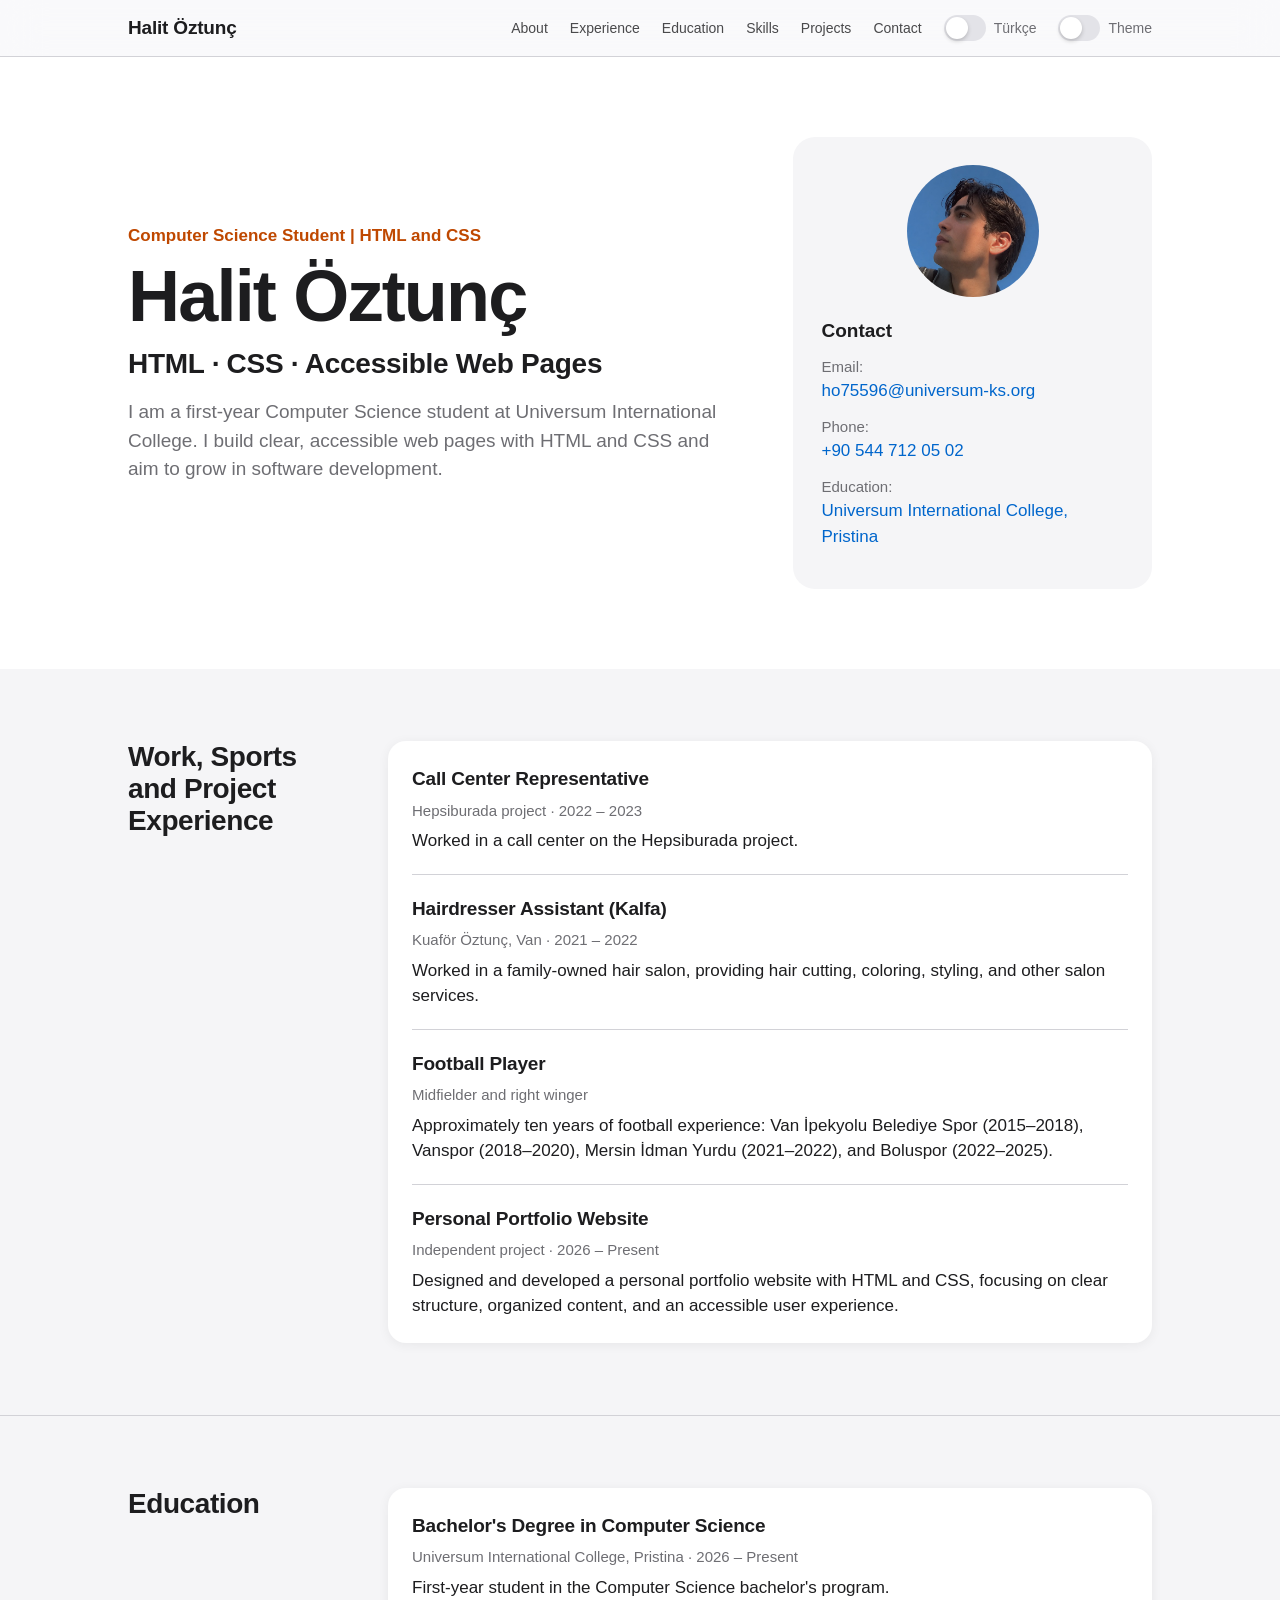
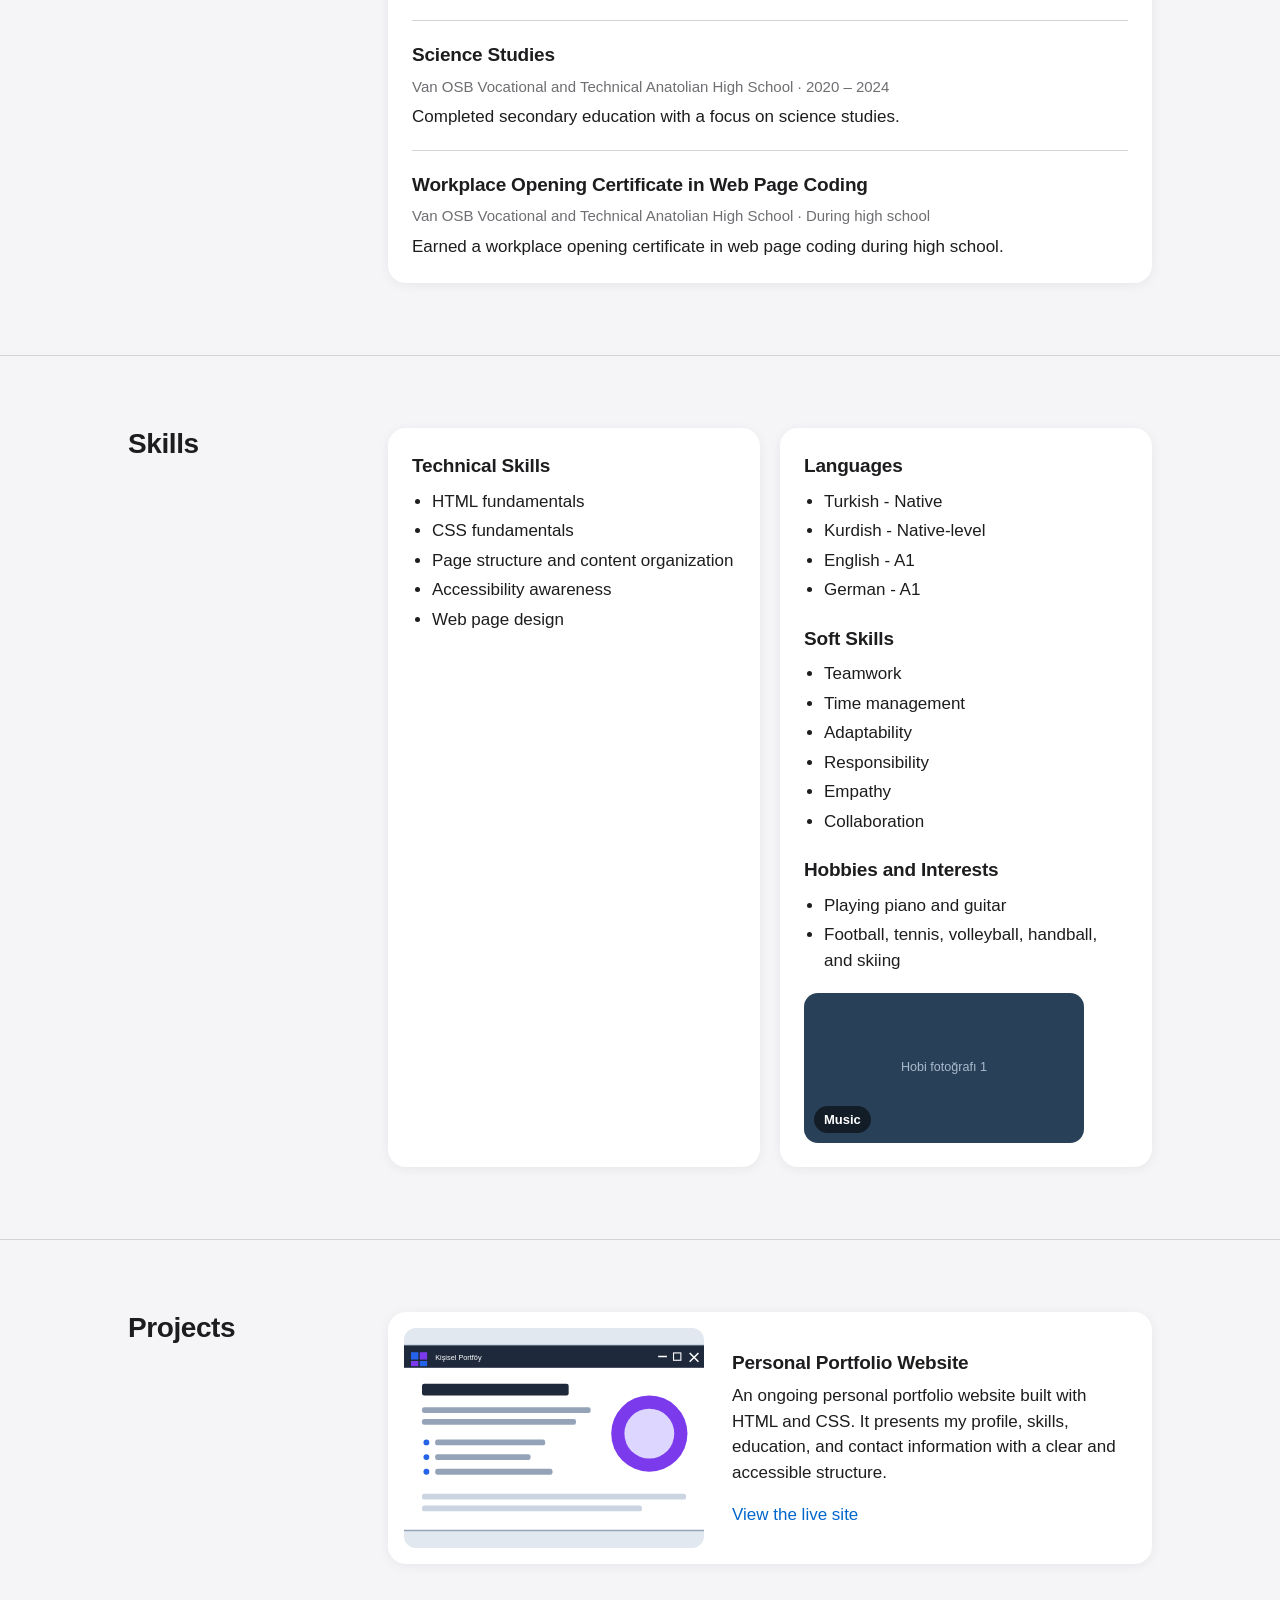
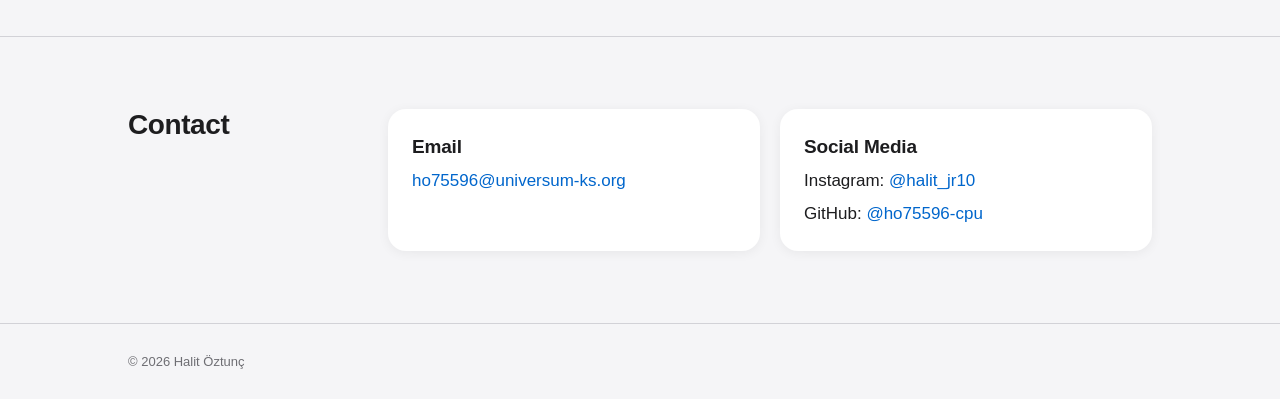
==== index.html @ b078841c "Fine tune centered profile crop" ====
<!doctype html>
<html lang="en">
<head>
 <meta charset="utf-8">
 <meta name="viewport" content="width=device-width, initial-scale=1">
 <!-- ✏️ Sekme başlığı -->
 <title>Halit Öztunç | Resume</title>
 <link rel="stylesheet" href="css/style.css">
</head>
<body>
 <!--
   NASIL DOLDURULUR?
   - Her metin iki kez yazılı: <span class="en">İngilizce</span><span class="tr" lang="tr">Türkçe</span>
     İkisini de doldur; sağ üstteki "Türkçe" kutusu dili değiştirir.
   - ✏️ işaretli yerler senin bilgilerin.
   - Fazla <article> bloklarını silebilir, yenilerini kopyalayıp ekleyebilirsin.
   - Fotoğraflarını images/ klasörüne koy ve src="images/..." adlarını değiştir.
 -->
 <header>
  <nav class="topbar" aria-label="Main menu">
   <div class="nav wrap">
    <a class="brand" href="#top">Halit Öztunç</a>
    <div class="nav-links">
     <a href="about.html"><span class="en">About</span><span class="tr" lang="tr">Hakkımda</span></a>
     <a href="#experience"><span class="en">Experience</span><span class="tr" lang="tr">Deneyim</span></a>
     <a href="#education"><span class="en">Education</span><span class="tr" lang="tr">Eğitim</span></a>
     <a href="#skills"><span class="en">Skills</span><span class="tr" lang="tr">Beceriler</span></a>
     <a href="#projects"><span class="en">Projects</span><span class="tr" lang="tr">Projeler</span></a>
     <a href="#contact"><span class="en">Contact</span><span class="tr" lang="tr">İletişim</span></a>
     <label class="switch"><input type="checkbox" id="lang-toggle"> <span class="en">Türkçe</span><span class="tr" lang="tr">English</span></label>
     <label class="switch"><input type="checkbox" id="theme-toggle"> <span class="en">Theme</span><span class="tr" lang="tr">Tema</span></label>
    </div>
   </div>
  </nav>
 </header>

 <main id="top">
  <!-- ===== GİRİŞ (HERO) ===== -->
  <section class="hero" aria-labelledby="page-name">
   <div class="hero-inner wrap">
    <div>
     <p class="eyebrow"><span class="en">Computer Science Student | HTML and CSS</span><span class="tr" lang="tr">Bilgisayar Bilimleri Öğrencisi | HTML ve CSS</span></p>
     <h1 id="page-name">Halit Öztunç</h1>
     <p class="role"><span class="en">HTML · CSS · Accessible Web Pages</span><span class="tr" lang="tr">HTML · CSS · Erişilebilir Web Sayfaları</span></p>
     <p class="summary"> <!-- ✏️ 1-2 cümlelik özet -->
      <span class="en">I am a first-year Computer Science student at Universum International College. I build clear, accessible web pages with HTML and CSS and aim to grow in software development.</span><span class="tr" lang="tr">Universum International College'da birinci sınıf Bilgisayar Bilimleri öğrencisiyim. HTML ve CSS ile sade, anlaşılır ve erişilebilir web sayfaları geliştiriyor; yazılım geliştirme alanında ilerlemeyi hedefliyorum.</span>
     </p>
    </div>
    <aside class="profile-box" aria-label="Personal information">
     <div class="profile-photo-frame">
      <img class="profile-photo" src="images/profil.jpg" alt="Halit Öztunç profile photo">
     </div>
     <strong><span class="en">Contact</span><span class="tr" lang="tr">İletişim</span></strong>
     <p><span class="en">Email:</span><span class="tr" lang="tr">E-posta:</span><br><a href="mailto:ho75596@universum-ks.org">ho75596@universum-ks.org</a></p>
     <p><span class="en">Phone:</span><span class="tr" lang="tr">Telefon:</span><br><a href="tel:+905447120502">+90 544 712 05 02</a></p>
     <p><span class="en">Education:</span><span class="tr" lang="tr">Eğitim:</span><br><a href="https://universum-ks.org/en" target="_blank" rel="noopener noreferrer">Universum International College, Pristina</a></p>
    </aside>
   </div>
  </section>

  <!-- ===== DENEYİM ===== -->
  <section class="content-section" id="experience">
   <div class="section-grid wrap">
     <h2 class="section-label"><span class="en">Work, Sports and Project Experience</span><span class="tr" lang="tr">İş, Spor ve Proje Deneyimi</span></h2>
    <div>
     <article class="item">
      <h3><span class="en">Call Center Representative</span><span class="tr" lang="tr">Çağrı Merkezi Müşteri Temsilcisi</span></h3>
      <p class="item-meta"><span class="en">Hepsiburada project · 2022 – 2023</span><span class="tr" lang="tr">Hepsiburada projesi · 2022 – 2023</span></p>
      <p><span class="en">Worked in a call center on the Hepsiburada project.</span><span class="tr" lang="tr">Hepsiburada projesinde çağrı merkezinde görev yaptım.</span></p>
     </article>
     <article class="item">
      <h3><span class="en">Hairdresser Assistant (Kalfa)</span><span class="tr" lang="tr">Kuaför Kalfası</span></h3>
      <p class="item-meta">Kuaför Öztunç, Van<span class="en"> · 2021 – 2022</span><span class="tr" lang="tr"> · 2021 – 2022</span></p>
      <p><span class="en">Worked in a family-owned hair salon, providing hair cutting, coloring, styling, and other salon services.</span><span class="tr" lang="tr">Aile işletmesi olan Kuaför Öztunç'ta kesim, boyama, şekillendirme ve diğer kuaförlük işlerini yaptım.</span></p>
     </article>
     <article class="item">
      <h3><span class="en">Football Player</span><span class="tr" lang="tr">Futbolcu</span></h3>
      <p class="item-meta"><span class="en">Midfielder and right winger</span><span class="tr" lang="tr">Orta saha ve sağ açık</span></p>
      <p><span class="en">Approximately ten years of football experience: Van İpekyolu Belediye Spor (2015–2018), Vanspor (2018–2020), Mersin İdman Yurdu (2021–2022), and Boluspor (2022–2025).</span><span class="tr" lang="tr">Yaklaşık on yıllık futbol deneyimi: Van İpekyolu Belediye Spor (2015–2018), Vanspor (2018–2020), Mersin İdman Yurdu (2021–2022) ve Boluspor (2022–2025).</span></p>
     </article>
     <article class="item">
      <h3><span class="en">Personal Portfolio Website</span><span class="tr" lang="tr">Kişisel Portföy Web Sayfası</span></h3>
      <p class="item-meta"><span class="en">Independent project</span><span class="tr" lang="tr">Bağımsız proje</span><span class="en"> · 2026 – Present</span><span class="tr" lang="tr"> · 2026 – Devam ediyor</span></p>
      <p><span class="en">Designed and developed a personal portfolio website with HTML and CSS, focusing on clear structure, organized content, and an accessible user experience.</span><span class="tr" lang="tr">HTML ve CSS kullanarak; anlaşılır sayfa yapısına, düzenli içeriğe ve erişilebilir kullanıcı deneyimine odaklanan kişisel bir portföy web sayfası tasarlayıp geliştiriyorum.</span></p>
     </article>
    </div>
   </div>
  </section>

  <!-- ===== EĞİTİM ===== -->
  <section class="content-section" id="education">
   <div class="section-grid wrap">
    <h2 class="section-label"><span class="en">Education</span><span class="tr" lang="tr">Eğitim</span></h2>
    <div>
     <article class="item">
      <h3><span class="en">Bachelor's Degree in Computer Science</span><span class="tr" lang="tr">Bilgisayar Bilimleri Lisans Programı</span></h3>
      <p class="item-meta">Universum International College, Pristina<span class="en"> · 2026 – Present</span><span class="tr" lang="tr"> · 2026 – Devam ediyor</span></p>
      <p><span class="en">First-year student in the Computer Science bachelor's program.</span><span class="tr" lang="tr">Bilgisayar Bilimleri lisans programında birinci sınıf öğrencisiyim.</span></p>
     </article>
     <article class="item">
      <h3><span class="en">Science Studies</span><span class="tr" lang="tr">Fen Bilimleri</span></h3>
      <p class="item-meta">Van OSB Vocational and Technical Anatolian High School<span class="en"> · 2020 – 2024</span><span class="tr" lang="tr"> · 2020 – 2024</span></p>
      <p><span class="en">Completed secondary education with a focus on science studies.</span><span class="tr" lang="tr">Fen bilimleri alanında ortaöğretim eğitimimi tamamladım.</span></p>
     </article>
      <article class="item">
       <h3><span class="en">Workplace Opening Certificate in Web Page Coding</span><span class="tr" lang="tr">Web Sayfası Kodlama İşyeri Açma Belgesi</span></h3>
       <p class="item-meta">Van OSB Vocational and Technical Anatolian High School<span class="en"> · During high school</span><span class="tr" lang="tr"> · Lise dönemi</span></p>
       <p><span class="en">Earned a workplace opening certificate in web page coding during high school.</span><span class="tr" lang="tr">Lise döneminde web sayfası kodlama alanında iş yeri açma belgesi aldım.</span></p>
      </article>
    </div>
   </div>
  </section>

  <!-- ===== BECERİLER ===== -->
  <section class="content-section" id="skills">
   <div class="section-grid wrap">
    <h2 class="section-label"><span class="en">Skills</span><span class="tr" lang="tr">Beceriler</span></h2>
    <div class="skill-grid">
     <article class="box">
      <h3><span class="en">Technical Skills</span><span class="tr" lang="tr">Teknik Beceriler</span></h3>
      <ul> <!-- ✏️ -->
       <li><span class="en">HTML fundamentals</span><span class="tr" lang="tr">HTML temelleri</span></li>
       <li><span class="en">CSS fundamentals</span><span class="tr" lang="tr">CSS temelleri</span></li>
       <li><span class="en">Page structure and content organization</span><span class="tr" lang="tr">Sayfa yapısı ve içerik düzenleme</span></li>
       <li><span class="en">Accessibility awareness</span><span class="tr" lang="tr">Erişilebilirlik farkındalığı</span></li>
       <li><span class="en">Web page design</span><span class="tr" lang="tr">Web sayfası tasarımı</span></li>
      </ul>
     </article>
     <article class="box">
      <h3><span class="en">Languages</span><span class="tr" lang="tr">Diller</span></h3>
      <ul> <!-- ✏️ -->
       <li><span class="en">Turkish - Native</span><span class="tr" lang="tr">Türkçe - Ana dil</span></li>
       <li><span class="en">Kurdish - Native-level</span><span class="tr" lang="tr">Kürtçe - Ana dil düzeyinde</span></li>
       <li><span class="en">English - A1</span><span class="tr" lang="tr">İngilizce - A1</span></li>
       <li><span class="en">German - A1</span><span class="tr" lang="tr">Almanca - A1</span></li>
      </ul>
      <h3 class="box-subtitle"><span class="en">Soft Skills</span><span class="tr" lang="tr">Sosyal Beceriler</span></h3>
      <ul>
       <li><span class="en">Teamwork</span><span class="tr" lang="tr">Takım çalışması</span></li>
       <li><span class="en">Time management</span><span class="tr" lang="tr">Zaman yönetimi</span></li>
       <li><span class="en">Adaptability</span><span class="tr" lang="tr">Uyum sağlama</span></li>
       <li><span class="en">Responsibility</span><span class="tr" lang="tr">Sorumluluk alma</span></li>
       <li><span class="en">Empathy</span><span class="tr" lang="tr">Empati kurma</span></li>
       <li><span class="en">Collaboration</span><span class="tr" lang="tr">İş birliği</span></li>
      </ul>
      <h3 class="box-subtitle"><span class="en">Hobbies and Interests</span><span class="tr" lang="tr">Hobiler ve İlgi Alanları</span></h3>
      <ul> <!-- ✏️ -->
       <li><span class="en">Playing piano and guitar</span><span class="tr" lang="tr">Piyano ve gitar çalmak</span></li>
       <li><span class="en">Football, tennis, volleyball, handball, and skiing</span><span class="tr" lang="tr">Futbol, tenis, voleybol, hentbol ve kayak</span></li>
      </ul>
      <!-- Otomatik dönen 2 fotoğraflık mini slayt -->
      <div class="mini-slider" role="group" aria-label="Hobby photo slideshow">
       <div class="mini-slider-track">
        <figure class="mini-slide">
         <img src="images/hobi-1.svg" alt="Hobby photo placeholder 1">
         <figcaption><span class="en">Music</span><span class="tr" lang="tr">Müzik</span></figcaption>
        </figure>
        <figure class="mini-slide">
         <img src="images/kayak.jpg" alt="Halit Öztunç skiing">
         <figcaption><span class="en">Skiing</span><span class="tr" lang="tr">Kayak</span></figcaption>
        </figure>
       </div>
      </div>
     </article>
    </div>
   </div>
  </section>

  <!-- ===== PROJELER ===== -->
  <section class="content-section" id="projects">
   <div class="section-grid wrap">
    <h2 class="section-label"><span class="en">Projects</span><span class="tr" lang="tr">Projeler</span></h2>
    <div class="project-grid">
     <article class="box project-with-photo">
      <img class="project-photo" src="images/project-recipe.svg" alt="Personal portfolio website preview">
      <div>
       <h3><span class="en">Personal Portfolio Website</span><span class="tr" lang="tr">Kişisel Portföy Web Sayfası</span></h3>
       <p><span class="en">An ongoing personal portfolio website built with HTML and CSS. It presents my profile, skills, education, and contact information with a clear and accessible structure.</span><span class="tr" lang="tr">HTML ve CSS ile hazırladığım, devam eden kişisel portföy web sayfası. Profilimi, becerilerimi, eğitimimi ve iletişim bilgilerimi anlaşılır ve erişilebilir bir yapıyla sunuyor.</span></p>
       <p><a href="https://ho75596-cpu.github.io/cv/" target="_blank" rel="noopener noreferrer"><span class="en">View the live site</span><span class="tr" lang="tr">Canlı siteyi görüntüle</span></a></p>
      </div>
     </article>
    </div>
   </div>
  </section>

  <!-- ===== İLETİŞİM ===== -->
  <section class="content-section" id="contact">
   <div class="section-grid wrap">
    <h2 class="section-label"><span class="en">Contact</span><span class="tr" lang="tr">İletişim</span></h2>
    <div class="info-grid">
     <div class="box">
      <h3><span class="en">Email</span><span class="tr" lang="tr">E-posta</span></h3>
      <a href="mailto:ho75596@universum-ks.org">ho75596@universum-ks.org</a>
     </div>
     <div class="box">
       <h3><span class="en">Social Media</span><span class="tr" lang="tr">Sosyal Medya</span></h3>
       <p class="contact-address"><span class="en">Instagram:</span><span class="tr" lang="tr">Instagram:</span> <a href="https://www.instagram.com/halit_jr10/" target="_blank" rel="noopener noreferrer">@halit_jr10</a></p>
       <p><span class="en">GitHub:</span><span class="tr" lang="tr">GitHub:</span> <a href="https://github.com/ho75596-cpu" target="_blank" rel="noopener noreferrer">@ho75596-cpu</a></p>
     </div>
    </div>
   </div>
  </section>
 </main>

 <footer>
  <div class="wrap footer-inner">© 2026 Halit Öztunç</div>
 </footer>
</body>
</html>
---- css/style.css ----
/* =========================================================
   Apple tarzı tema
   - Varsayılan: cihazın açık/koyu ayarını izler.
   - "Tema" düğmesi: o anki temanın tersine geçirir.
   - Eski lacivert tema: css/style-eski-lacivert.css
   ========================================================= */

/* ---- Açık renkler ---- */
:root {
  color-scheme: light;
  --background: #f5f5f7;     /* sayfa zemini */
  --surface: #ffffff;        /* kartlar */
  --surface-soft: #ffffff;
  --text: #1d1d1f;           /* 16.8:1 (zemin üzerinde) */
  --muted: #6e6e73;          /* 4.6:1 zemin, 5.1:1 beyaz */
  --line: #d2d2d7;
  --accent: #0066cc;         /* bağlantılar, 5.6:1 */
  --accent-light: #e8f1fc;
  --focus: #0071e3;
  --nav-bg: rgba(251, 251, 253, 0.72);
  --shadow: 0 2px 12px rgba(0, 0, 0, 0.06);
  --switch-off: #e3e3e8;
  --switch-on: #34c759;
  --eyebrow: #bf4800;        /* 5.1:1 beyaz */
}

/* ---- Koyu renkler (aynı değerler, iki yerde kullanılıyor) ---- */
@media (prefers-color-scheme: dark) {
  :root:not(:has(#theme-toggle:checked)) {
    color-scheme: dark;
    --background: #000000;
    --surface: #1c1c1e;
    --surface-soft: #1c1c1e;
    --text: #f5f5f7;         /* 16.4:1 kart üzerinde */
    --muted: #a1a1a6;        /* 6.7:1 */
    --line: #38383a;
    --accent: #2997ff;       /* 5.6:1 */
    --accent-light: #0a2540;
    --focus: #2997ff;
    --nav-bg: rgba(22, 22, 23, 0.72);
    --shadow: none;
    --switch-off: #39393d;
    --switch-on: #30d158;
    --eyebrow: #ff9f0a;      /* 8.9:1 kart üzerinde */
  }
}

/* Sistem açıkken düğme işaretlenirse → koyu */
@media (prefers-color-scheme: light) {
  :root:has(#theme-toggle:checked) {
    color-scheme: dark;
    --background: #000000;
    --surface: #1c1c1e;
    --surface-soft: #1c1c1e;
    --text: #f5f5f7;
    --muted: #a1a1a6;
    --line: #38383a;
    --accent: #2997ff;
    --accent-light: #0a2540;
    --focus: #2997ff;
    --nav-bg: rgba(22, 22, 23, 0.72);
    --shadow: none;
    --switch-off: #39393d;
    --switch-on: #30d158;
    --eyebrow: #ff9f0a;      /* 8.9:1 kart üzerinde */
  }
}

/* Yüksek kontrast isteyenler için */
@media (prefers-contrast: more) {
  :root { --muted: #3a3a3c; --line: #8e8e93; }
}

/* =========================================================
   Temel
   ========================================================= */
* { box-sizing: border-box; }

html {
  scroll-behavior: smooth;
  scroll-padding-top: 72px;
}

body {
  margin: 0;
  color: var(--text);
  background: var(--background);
  font-family: -apple-system, BlinkMacSystemFont, "SF Pro Text", "Segoe UI", Inter, Roboto, "Helvetica Neue", Arial, sans-serif;
  font-size: 17px;
  line-height: 1.5;
  -webkit-font-smoothing: antialiased;
  transition: background-color 0.3s ease, color 0.3s ease;
}

a {
  color: var(--accent);
  text-decoration: none;
}

a:hover { text-decoration: underline; }

a:focus-visible,
button:focus-visible,
input:focus-visible {
  outline: 3px solid var(--focus);
  outline-offset: 3px;
  border-radius: 6px;
}

h1, h2, h3, p { margin-top: 0; }

h1 {
  margin-bottom: 12px;
  font-family: -apple-system, BlinkMacSystemFont, "SF Pro Display", "Segoe UI", Inter, sans-serif;
  font-size: clamp(40px, 7vw, 72px);
  font-weight: 700;
  letter-spacing: -0.025em;
  line-height: 1.05;
}

h2 {
  margin-bottom: 18px;
  font-size: 28px;
  font-weight: 700;
  letter-spacing: -0.015em;
}

h3 {
  margin-bottom: 6px;
  font-size: 19px;
  font-weight: 600;
  letter-spacing: -0.01em;
}

ul {
  margin: 8px 0 0;
  padding-left: 20px;
}

li { margin-bottom: 4px; }

.wrap {
  width: min(1024px, calc(100% - 40px));
  margin-inline: auto;
}

/* =========================================================
   Üst menü (buzlu cam)
   ========================================================= */
.topbar {
  position: sticky;
  top: 0;
  z-index: 10;
  background: var(--nav-bg);
  -webkit-backdrop-filter: saturate(180%) blur(20px);
  backdrop-filter: saturate(180%) blur(20px);
  border-bottom: 1px solid var(--line);
}

@media (prefers-reduced-transparency: reduce) {
  .topbar { background: var(--surface); backdrop-filter: none; -webkit-backdrop-filter: none; }
}

.nav {
  min-height: 56px;
  display: flex;
  align-items: center;
  justify-content: space-between;
  gap: 20px;
}

.brand {
  color: var(--text);
  font-size: 19px;
  font-weight: 600;
  letter-spacing: -0.01em;
}

.brand:hover { text-decoration: none; }

.nav-links {
  display: flex;
  flex-wrap: wrap;
  align-items: center;
  gap: 6px 22px;
}

.nav-links a {
  color: var(--text);
  font-size: 14px;
  opacity: 0.8;
  padding-block: 6px;          /* tıklama alanı ≥ 28px */
}

.nav-links a:hover {
  opacity: 1;
  text-decoration: none;
}

/* =========================================================
   Dil ve tema düğmeleri: iOS anahtarı görünümü
   ========================================================= */
.switch {
  display: inline-flex;
  align-items: center;
  gap: 8px;
  min-height: 32px;
  color: var(--muted);
  font-size: 14px;
  cursor: pointer;
  user-select: none;
}

.switch input {
  appearance: none;
  -webkit-appearance: none;
  position: relative;
  flex: none;
  width: 42px;
  height: 26px;
  margin: 0;
  border-radius: 999px;
  background: var(--switch-off);
  cursor: pointer;
  transition: background-color 0.2s ease;
}

.switch input::after {
  content: "";
  position: absolute;
  top: 2px;
  left: 2px;
  width: 22px;
  height: 22px;
  border-radius: 50%;
  background: #fff;
  box-shadow: 0 2px 4px rgba(0, 0, 0, 0.2);
  transition: transform 0.2s ease;
}

.switch input:checked { background: var(--switch-on); }
.switch input:checked::after { transform: translateX(16px); }

/* =========================================================
   Giriş (hero)
   ========================================================= */
.hero {
  background: var(--surface);
}

.hero-inner {
  min-height: 420px;
  display: grid;
  grid-template-columns: 1.7fr 1fr;
  align-items: center;
  gap: 56px;
  padding-block: 80px;
}

.eyebrow {
  margin-bottom: 10px;
  color: var(--eyebrow);
  font-size: 17px;
  font-weight: 600;
}


.role {
  margin-bottom: 18px;
  color: var(--text);
  font-size: clamp(21px, 2.6vw, 28px);
  font-weight: 600;
  letter-spacing: -0.01em;
  line-height: 1.2;
}

.summary {
  max-width: 600px;
  color: var(--muted);
  font-size: 19px;
}

.profile-box {
  padding: 28px;
  border-radius: 22px;
  background: var(--background);
}

.profile-photo {
  width: 132px;
  height: 132px;
  display: block;
  margin: 0 auto 20px;
  border-radius: 50%;
  object-fit: cover;
  object-position: center 78%;
}

.profile-box strong {
  display: block;
  margin-bottom: 10px;
  font-size: 19px;
  font-weight: 600;
}

.profile-box p {
  margin-bottom: 12px;
  color: var(--muted);
  font-size: 15px;
}

.profile-box p a { font-size: 17px; }

/* =========================================================
   Bölümler
   ========================================================= */
.content-section {
  padding-block: 72px;
}

.content-section + .content-section {
  border-top: 1px solid var(--line);
}

.section-grid {
  display: grid;
  grid-template-columns: 220px 1fr;
  gap: 40px;
}

.section-label {
  margin-bottom: 0;
  color: var(--text);
  font-size: 28px;
  font-weight: 700;
  letter-spacing: -0.015em;
  line-height: 1.15;
}

.bio-text {
  max-width: 680px;
  font-size: 19px;
}

/* Deneyim / eğitim maddeleri: tek bir gruplanmış kart (Ayarlar uygulaması gibi) */
.section-grid > div:has(> .item) {
  padding: 4px 24px;
  border-radius: 18px;
  background: var(--surface);
  box-shadow: var(--shadow);
}

.item {
  padding: 20px 0;
  border-bottom: 1px solid var(--line);
}

.item:last-child { border-bottom: 0; }

.item-meta {
  margin-bottom: 6px;
  color: var(--muted);
  font-size: 15px;
}

.item p:last-child { margin-bottom: 0; }

.skill-grid,
.project-grid,
.info-grid {
  display: grid;
  grid-template-columns: repeat(2, minmax(0, 1fr));
  gap: 20px;
}

.box {
  padding: 24px;
  border-radius: 18px;
  background: var(--surface-soft);
  box-shadow: var(--shadow);
}

.box p:last-child { margin-bottom: 0; }

.project-with-photo {
  grid-column: 1 / -1;
  display: grid;
  grid-template-columns: minmax(220px, 300px) 1fr;
  align-items: center;
  gap: 28px;
  padding: 16px;
}

.project-with-photo > div { padding-right: 12px; }

.project-photo {
  width: 100%;
  height: 220px;
  display: block;
  border-radius: 12px;
  object-fit: cover;
  object-position: center;
}

.box-subtitle { margin-top: 22px; }

/* =========================================================
   Mini slayt
   ========================================================= */
.mini-slider {
  width: min(100%, 280px);
  height: 150px;
  margin-top: 20px;
  overflow: hidden;
  border-radius: 14px;
  background: var(--background);
}

.mini-slider-track {
  width: 200%;
  height: 100%;
  display: flex;
  animation: mini-slide 6s cubic-bezier(0.65, 0, 0.35, 1) infinite;
}

.mini-slide {
  position: relative;
  width: 50%;
  height: 100%;
  margin: 0;
}

.mini-slide img {
  width: 100%;
  height: 100%;
  display: block;
  object-fit: cover;
}

.mini-slide figcaption {
  position: absolute;
  left: 10px;
  bottom: 10px;
  padding: 4px 10px;
  border-radius: 999px;
  color: #fff;
  background: rgba(0, 0, 0, 0.55);
  -webkit-backdrop-filter: blur(10px);
  backdrop-filter: blur(10px);
  font-size: 13px;
  font-weight: 600;
}

@keyframes mini-slide {
  0%, 42%   { transform: translateX(0); }
  50%, 92%  { transform: translateX(-50%); }
  100%      { transform: translateX(0); }
}

@media (prefers-reduced-motion: reduce) {
  html { scroll-behavior: auto; }
  .mini-slider-track { animation: none; }
  .switch input, .switch input::after, body { transition: none; }
}

.contact-address { margin-bottom: 8px; }

/* =========================================================
   Alt bilgi
   ========================================================= */
footer {
  padding-block: 28px;
  border-top: 1px solid var(--line);
  color: var(--muted);
  font-size: 13px;
}

.footer-inner {
  display: flex;
  justify-content: space-between;
  flex-wrap: wrap;
  gap: 16px;
}

/* =========================================================
   Dil değiştirme (aynen korunuyor)
   ========================================================= */
.tr { display: none; }
:root:has(#lang-toggle:checked) .tr { display: inline; }
:root:has(#lang-toggle:checked) .en { display: none; }

/* =========================================================
   Küçük ekranlar
   ========================================================= */
@media (max-width: 760px) {
  body { font-size: 17px; }

  .nav {
    align-items: flex-start;
    flex-direction: column;
    gap: 6px;
    padding-block: 12px;
  }

  .nav-links {
    width: 100%;
    gap: 4px 16px;
  }

  .hero-inner {
    padding-block: 48px;
    gap: 32px;
  }

  .hero-inner,
  .section-grid,
  .skill-grid,
  .project-grid,
  .info-grid,
  .project-with-photo {
    grid-template-columns: 1fr;
  }

  .section-grid { gap: 20px; }
  .content-section { padding-block: 48px; }
  .project-with-photo > div { padding: 0 8px 8px; }
}
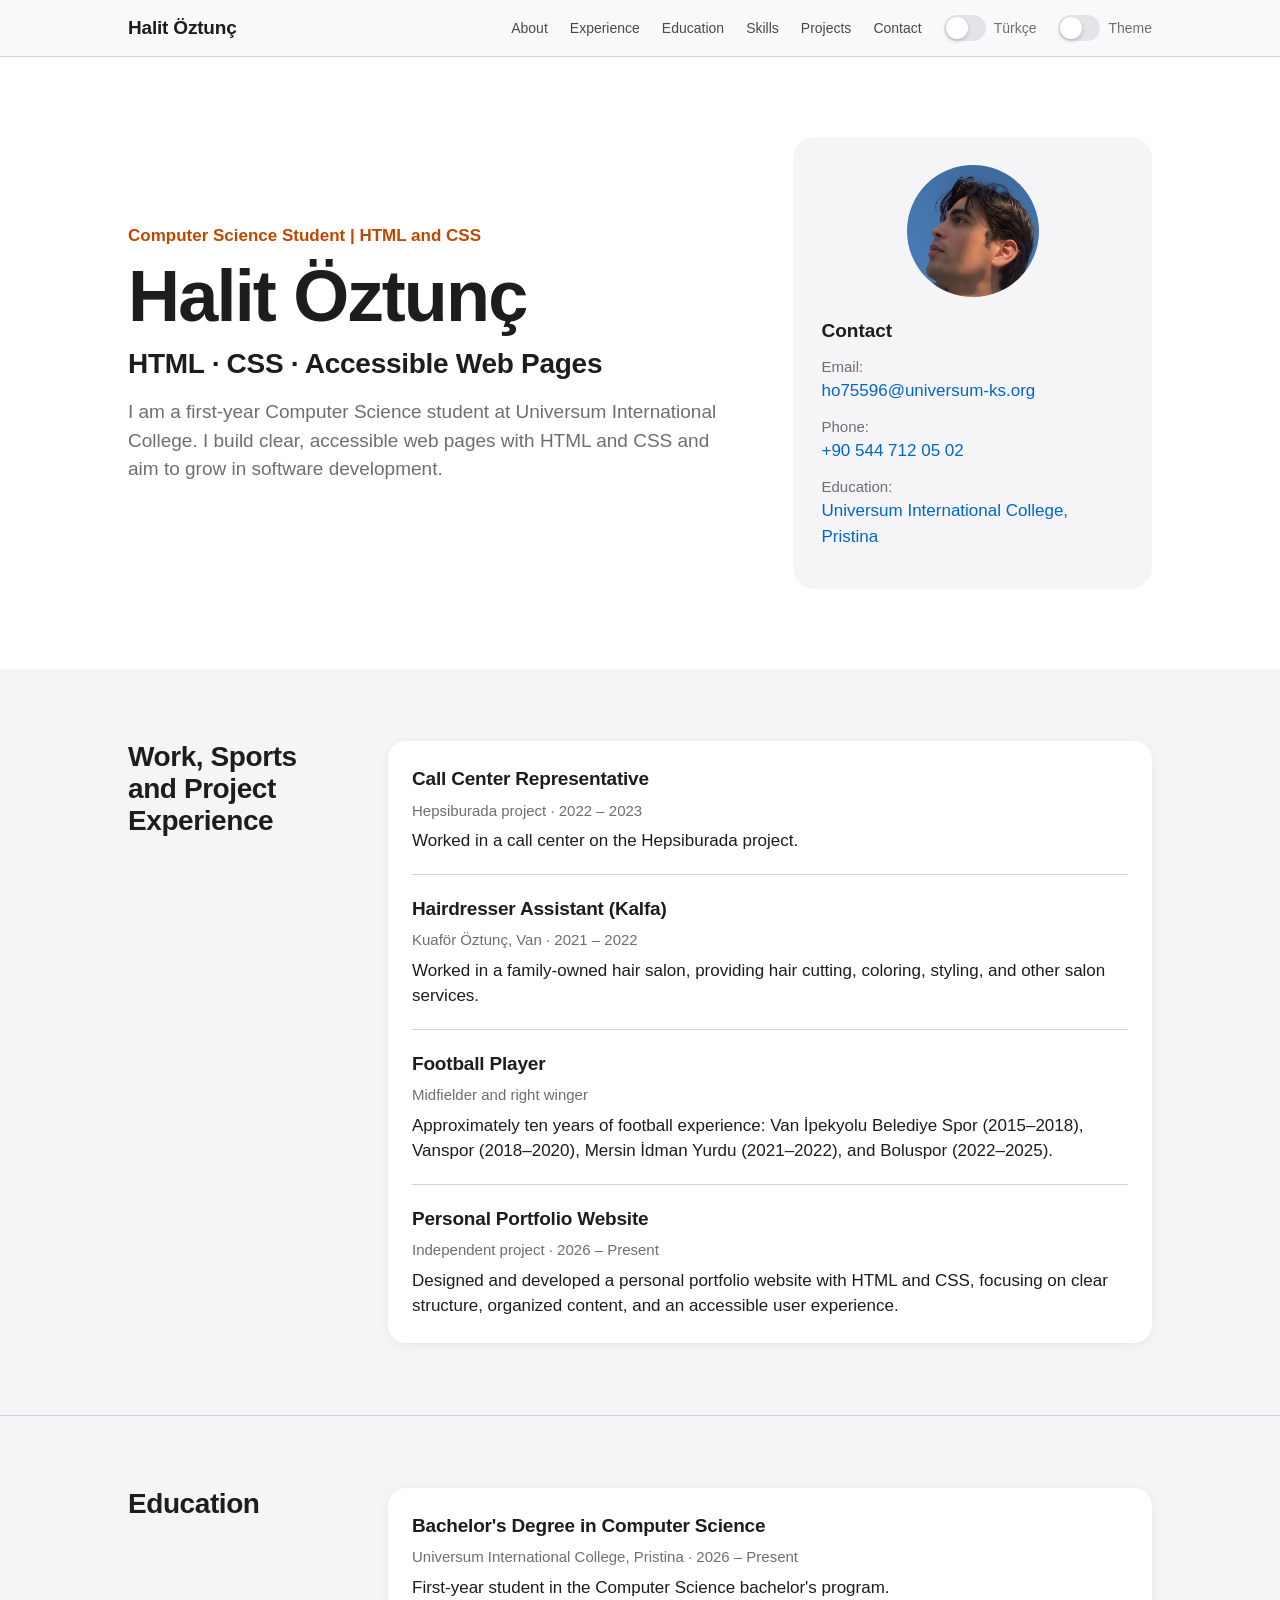
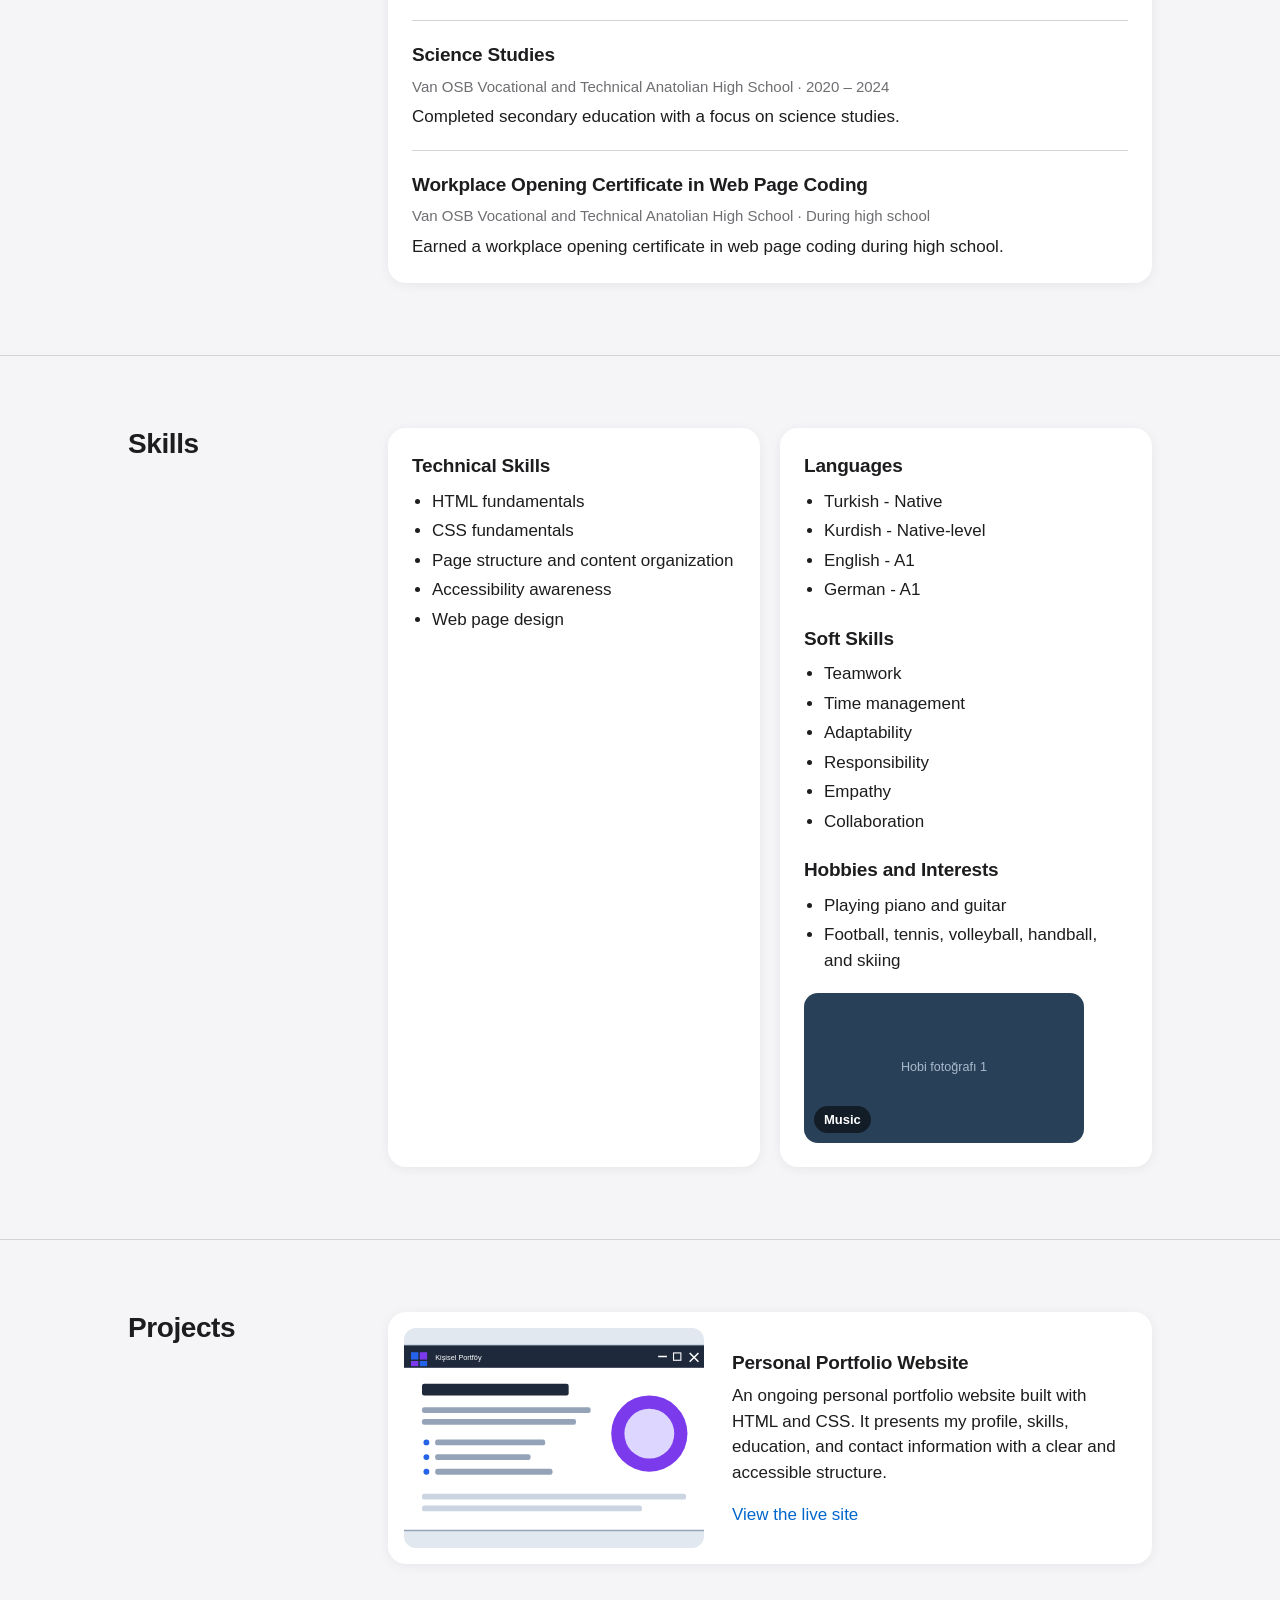
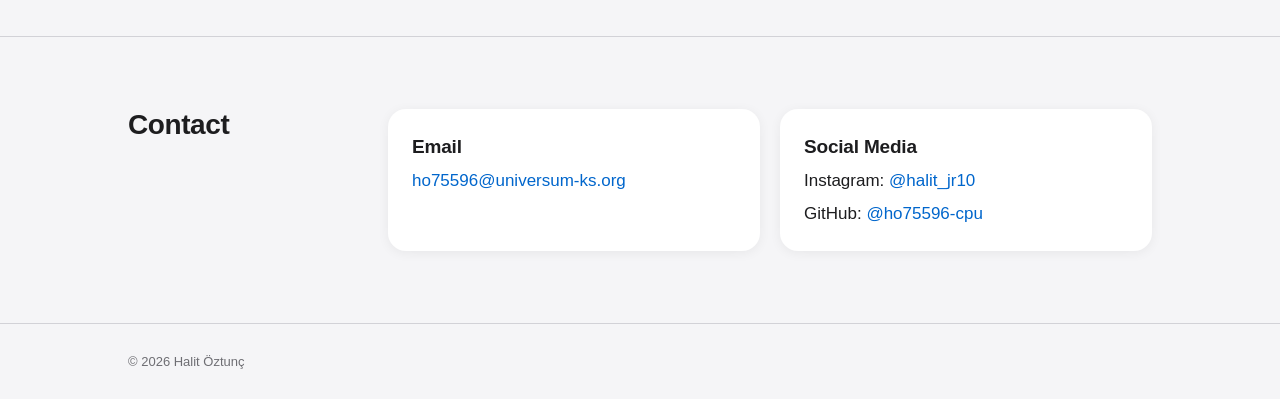
==== commit 70b9521b: "Bust stylesheet cache for profile crop" ====
--- a/index.html
+++ b/index.html
@@ -5,7 +5,7 @@
  <meta name="viewport" content="width=device-width, initial-scale=1">
  <!-- ✏️ Sekme başlığı -->
  <title>Halit Öztunç | Resume</title>
- <link rel="stylesheet" href="css/style.css">
+ <link rel="stylesheet" href="css/style.css?v=18bcc60">
 </head>
 <body>
  <!--
--- a/css/style.css
+++ b/css/style.css
@@ -286,14 +286,25 @@
   background: var(--background);
 }
 
-.profile-photo {
+.profile-photo-frame {
   width: 132px;
   height: 132px;
   display: block;
   margin: 0 auto 20px;
   border-radius: 50%;
-  object-fit: cover;
-  object-position: center 78%;
+  overflow: hidden;
+  position: relative;
+}
+
+.profile-photo {
+  width: 155px;
+  max-width: none;
+  height: auto;
+  display: block;
+  position: absolute;
+  left: -12px;
+  top: -84px;
+  border-radius: 0;
 }
 
 .profile-box strong {
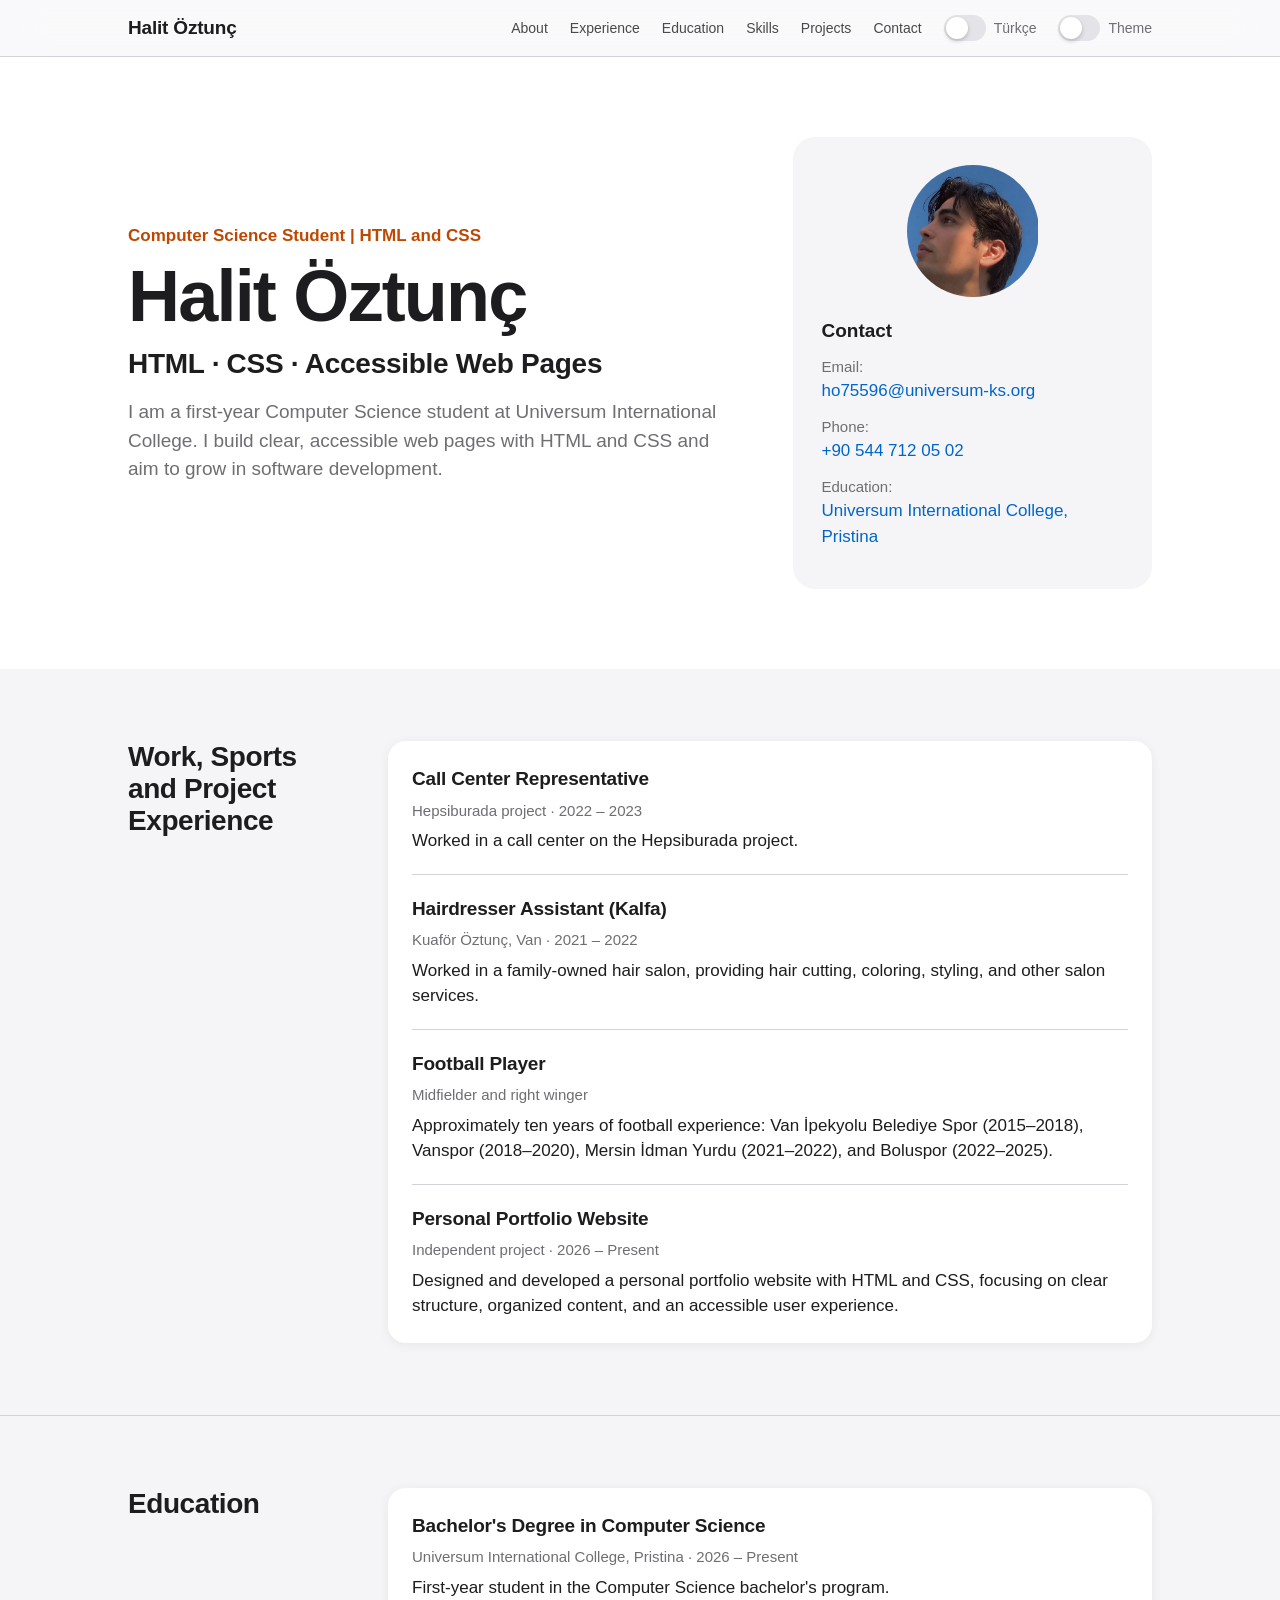
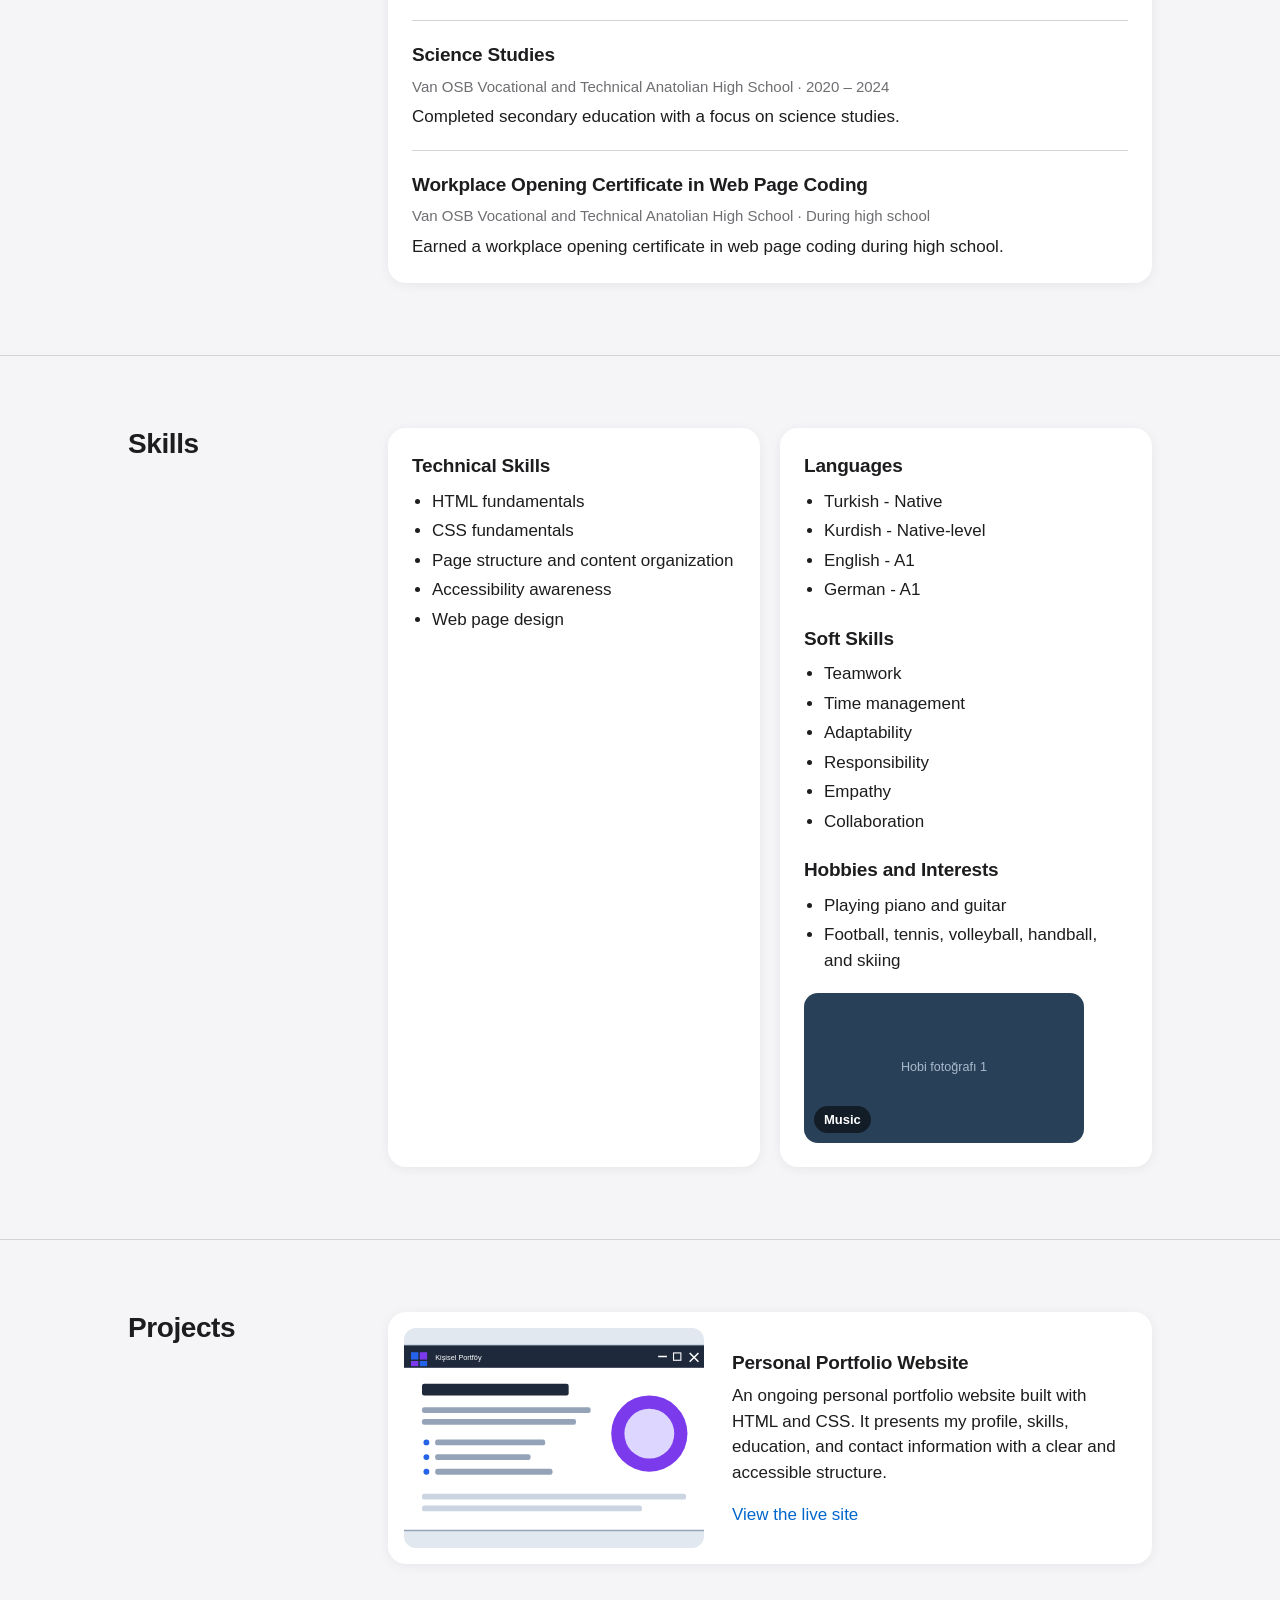
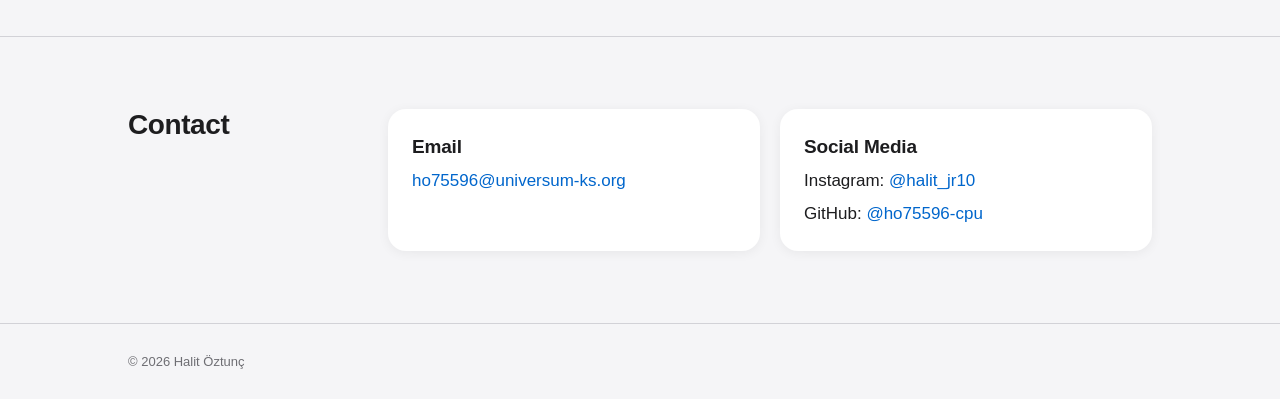
==== commit a9ceabd0: "Refresh stylesheet version after profile shift" ====
--- a/index.html
+++ b/index.html
@@ -5,7 +5,7 @@
  <meta name="viewport" content="width=device-width, initial-scale=1">
  <!-- ✏️ Sekme başlığı -->
  <title>Halit Öztunç | Resume</title>
- <link rel="stylesheet" href="css/style.css?v=18bcc60">
+ <link rel="stylesheet" href="css/style.css?v=33531a8">
 </head>
 <body>
  <!--
--- a/css/style.css
+++ b/css/style.css
@@ -302,7 +302,7 @@
   height: auto;
   display: block;
   position: absolute;
-  left: -12px;
+  left: -24px;
   top: -84px;
   border-radius: 0;
 }
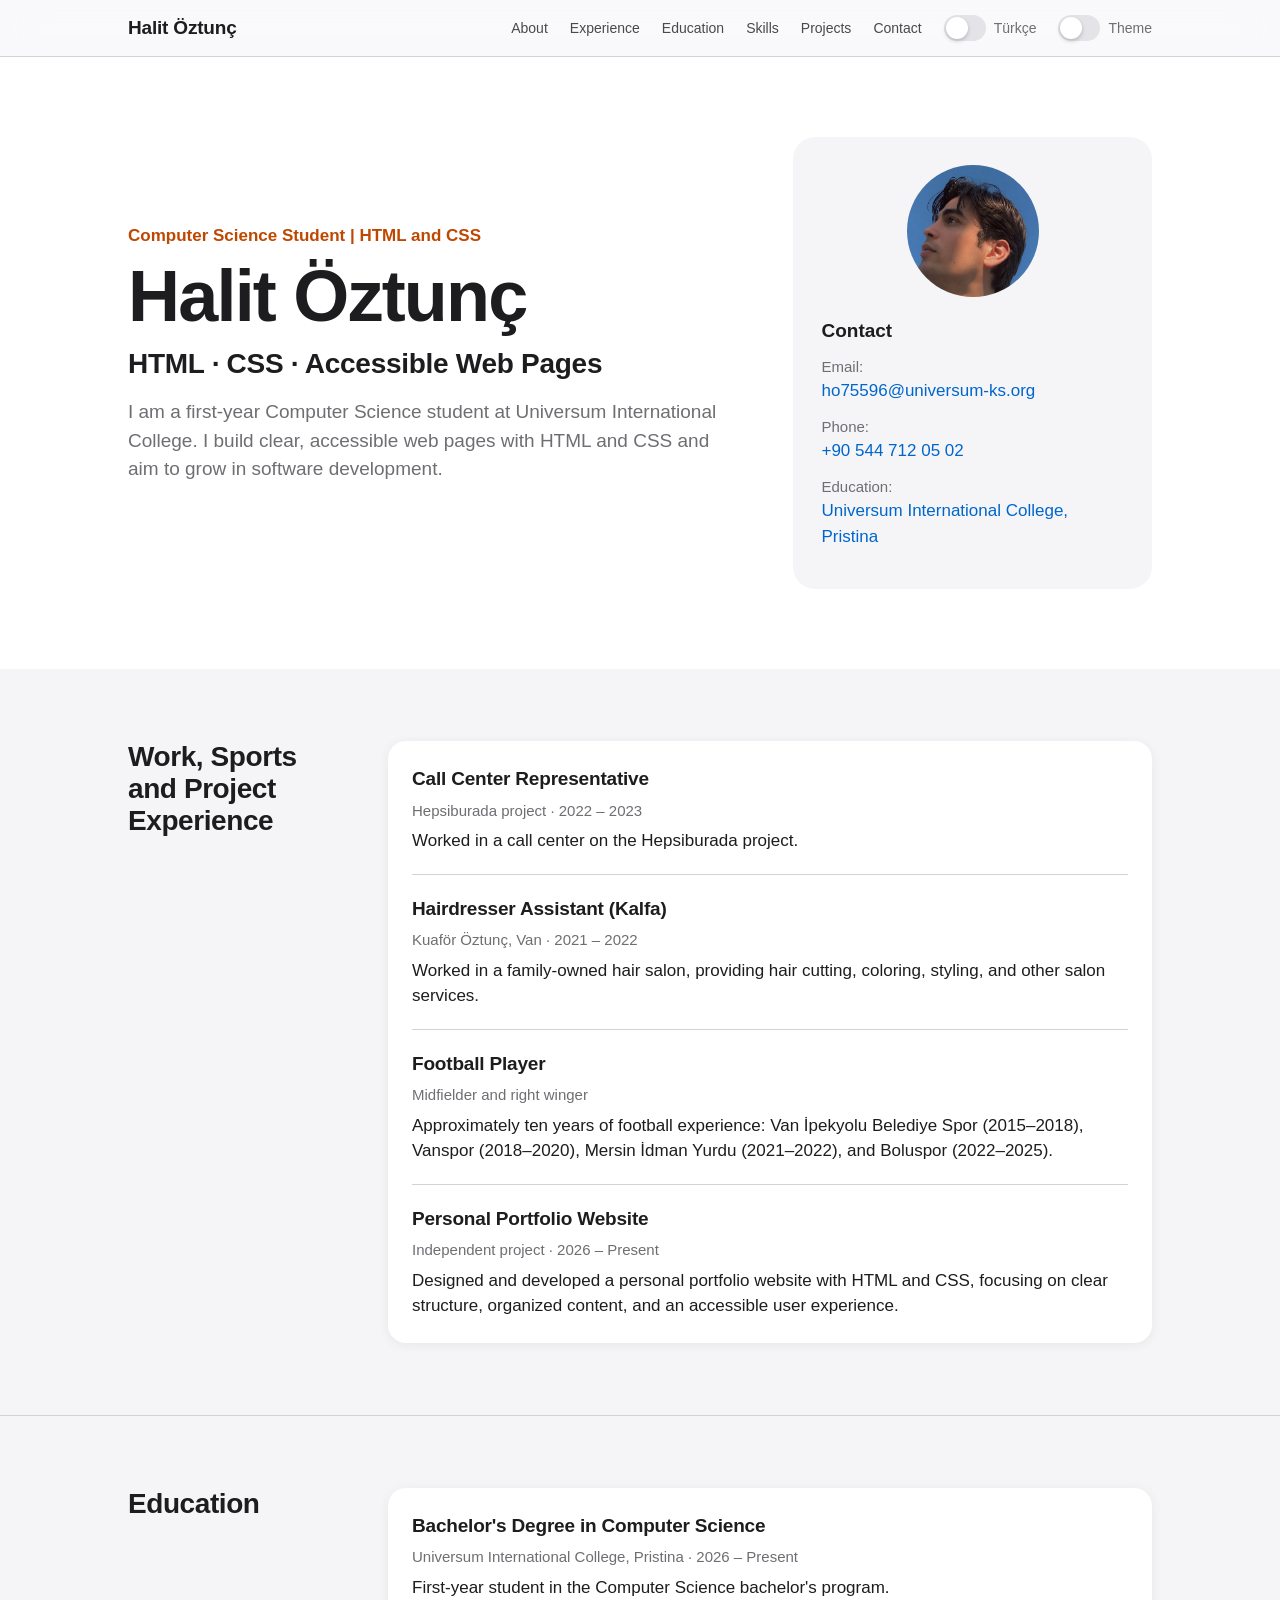
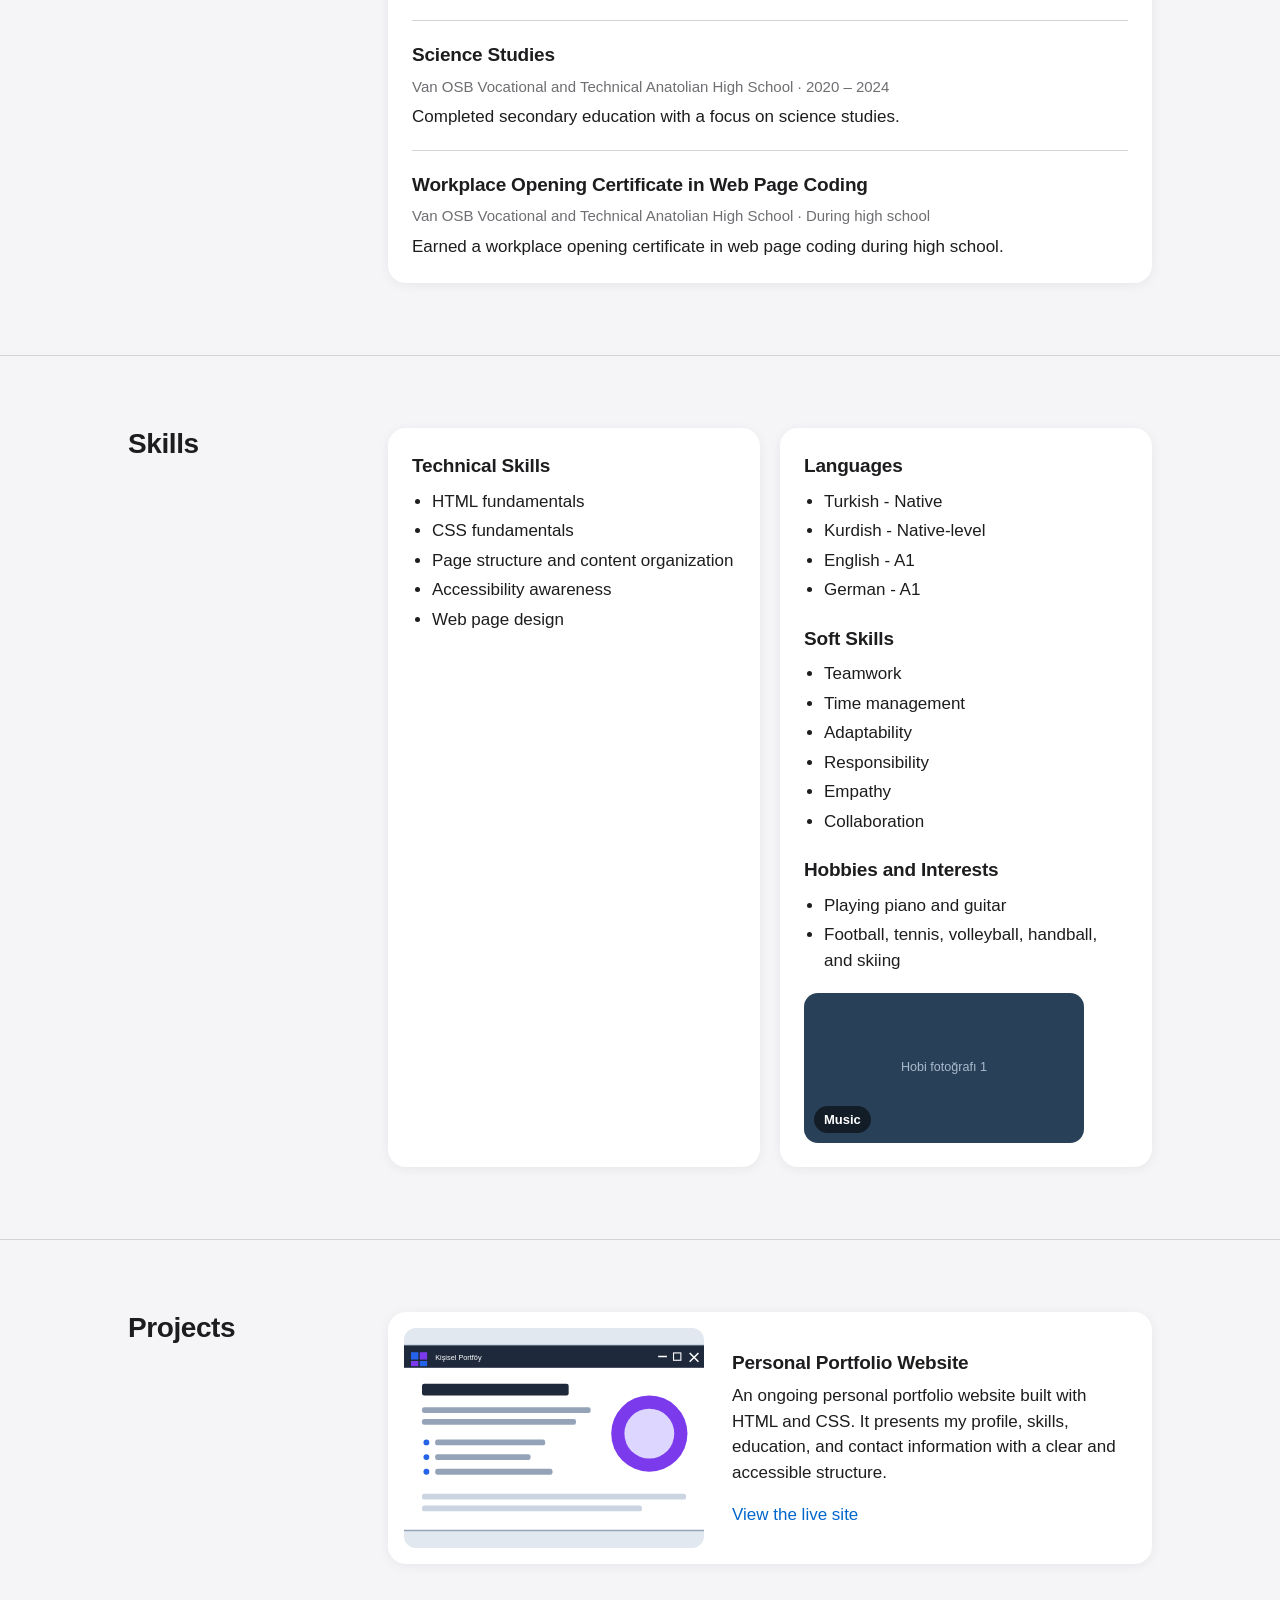
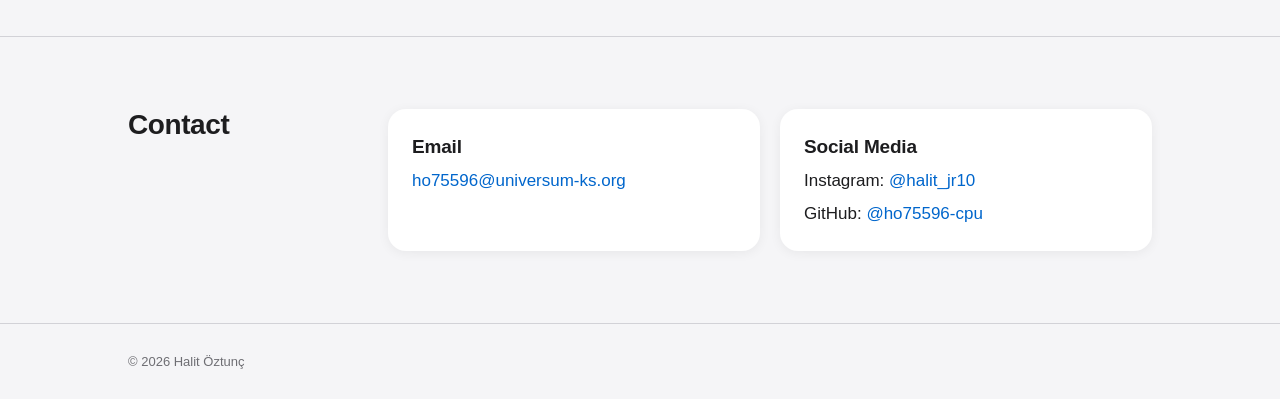
==== commit 967b024b: "Fine tune profile crop horizontal position" ====
--- a/index.html
+++ b/index.html
@@ -5,7 +5,7 @@
  <meta name="viewport" content="width=device-width, initial-scale=1">
  <!-- ✏️ Sekme başlığı -->
  <title>Halit Öztunç | Resume</title>
- <link rel="stylesheet" href="css/style.css?v=33531a8">
+ <link rel="stylesheet" href="css/style.css?v=4b6e2d1">
 </head>
 <body>
  <!--
--- a/css/style.css
+++ b/css/style.css
@@ -302,7 +302,7 @@
   height: auto;
   display: block;
   position: absolute;
-  left: -24px;
+  left: -20px;
   top: -84px;
   border-radius: 0;
 }
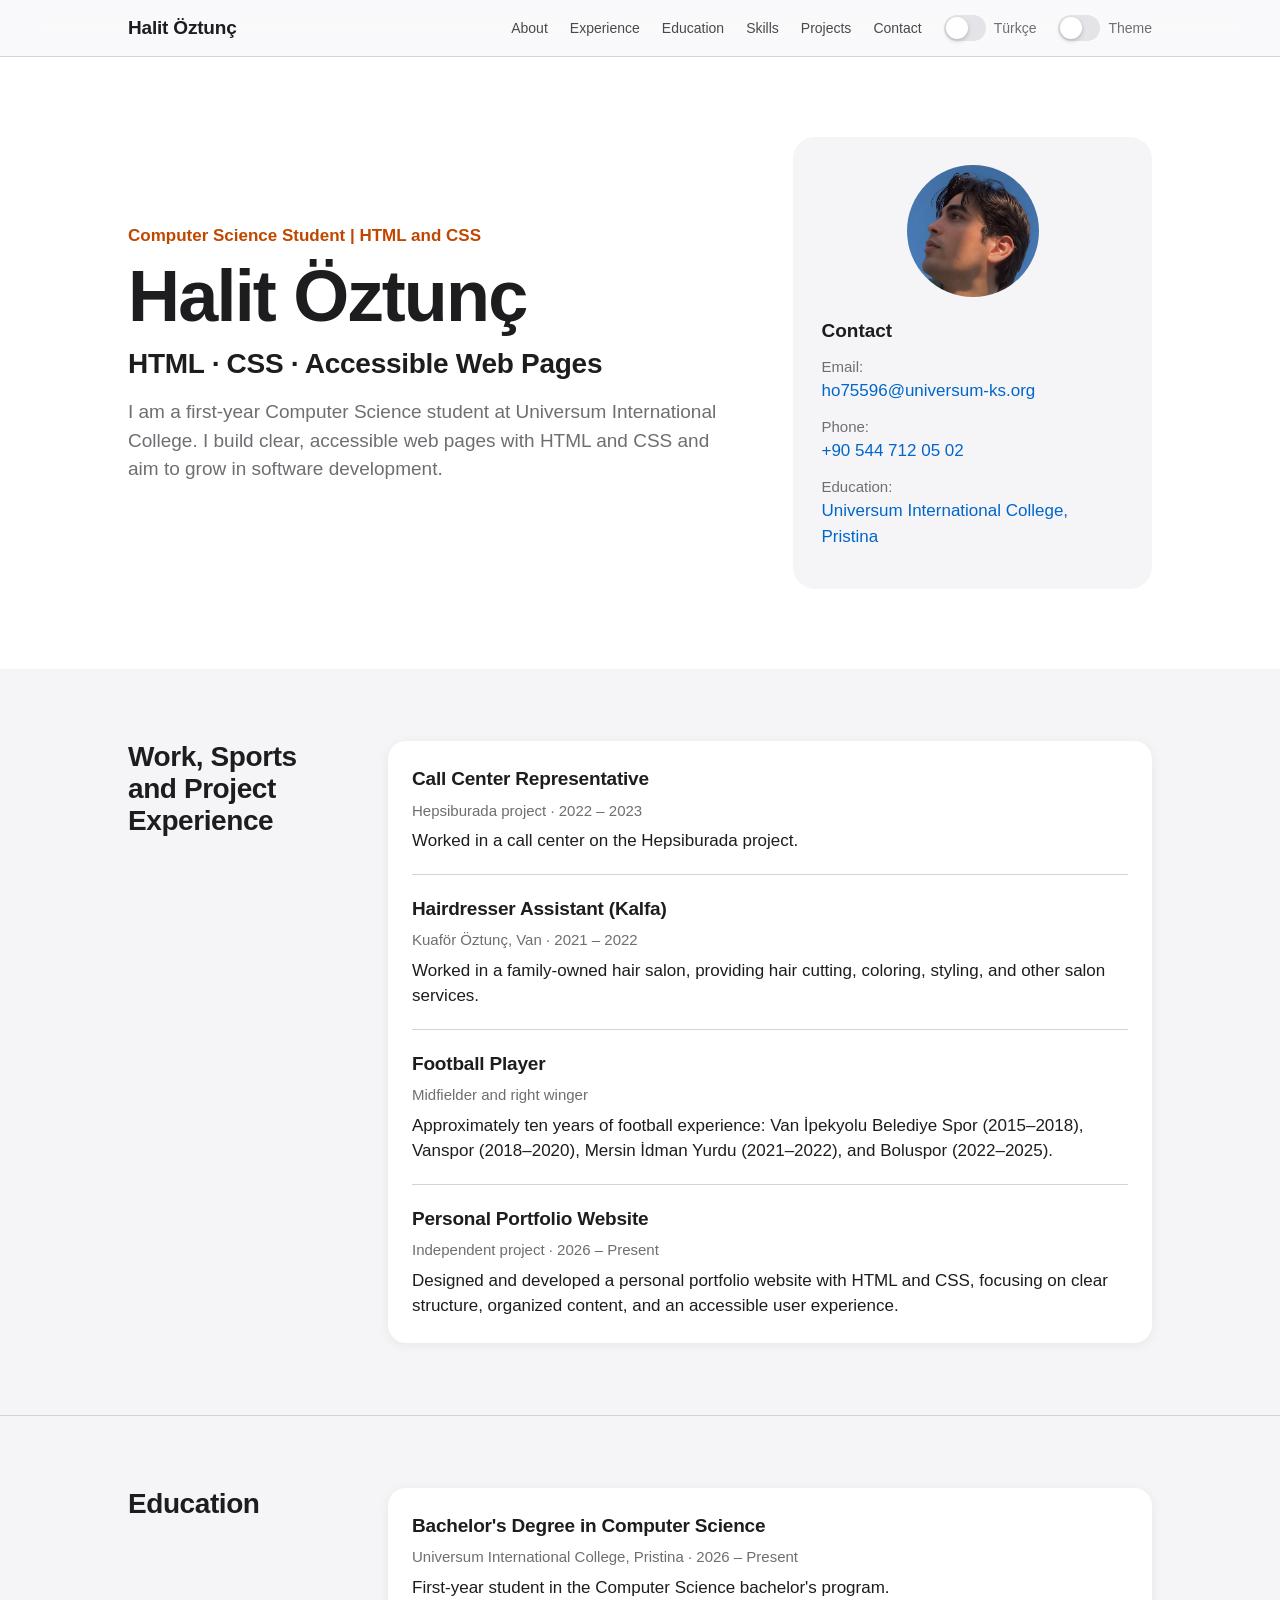
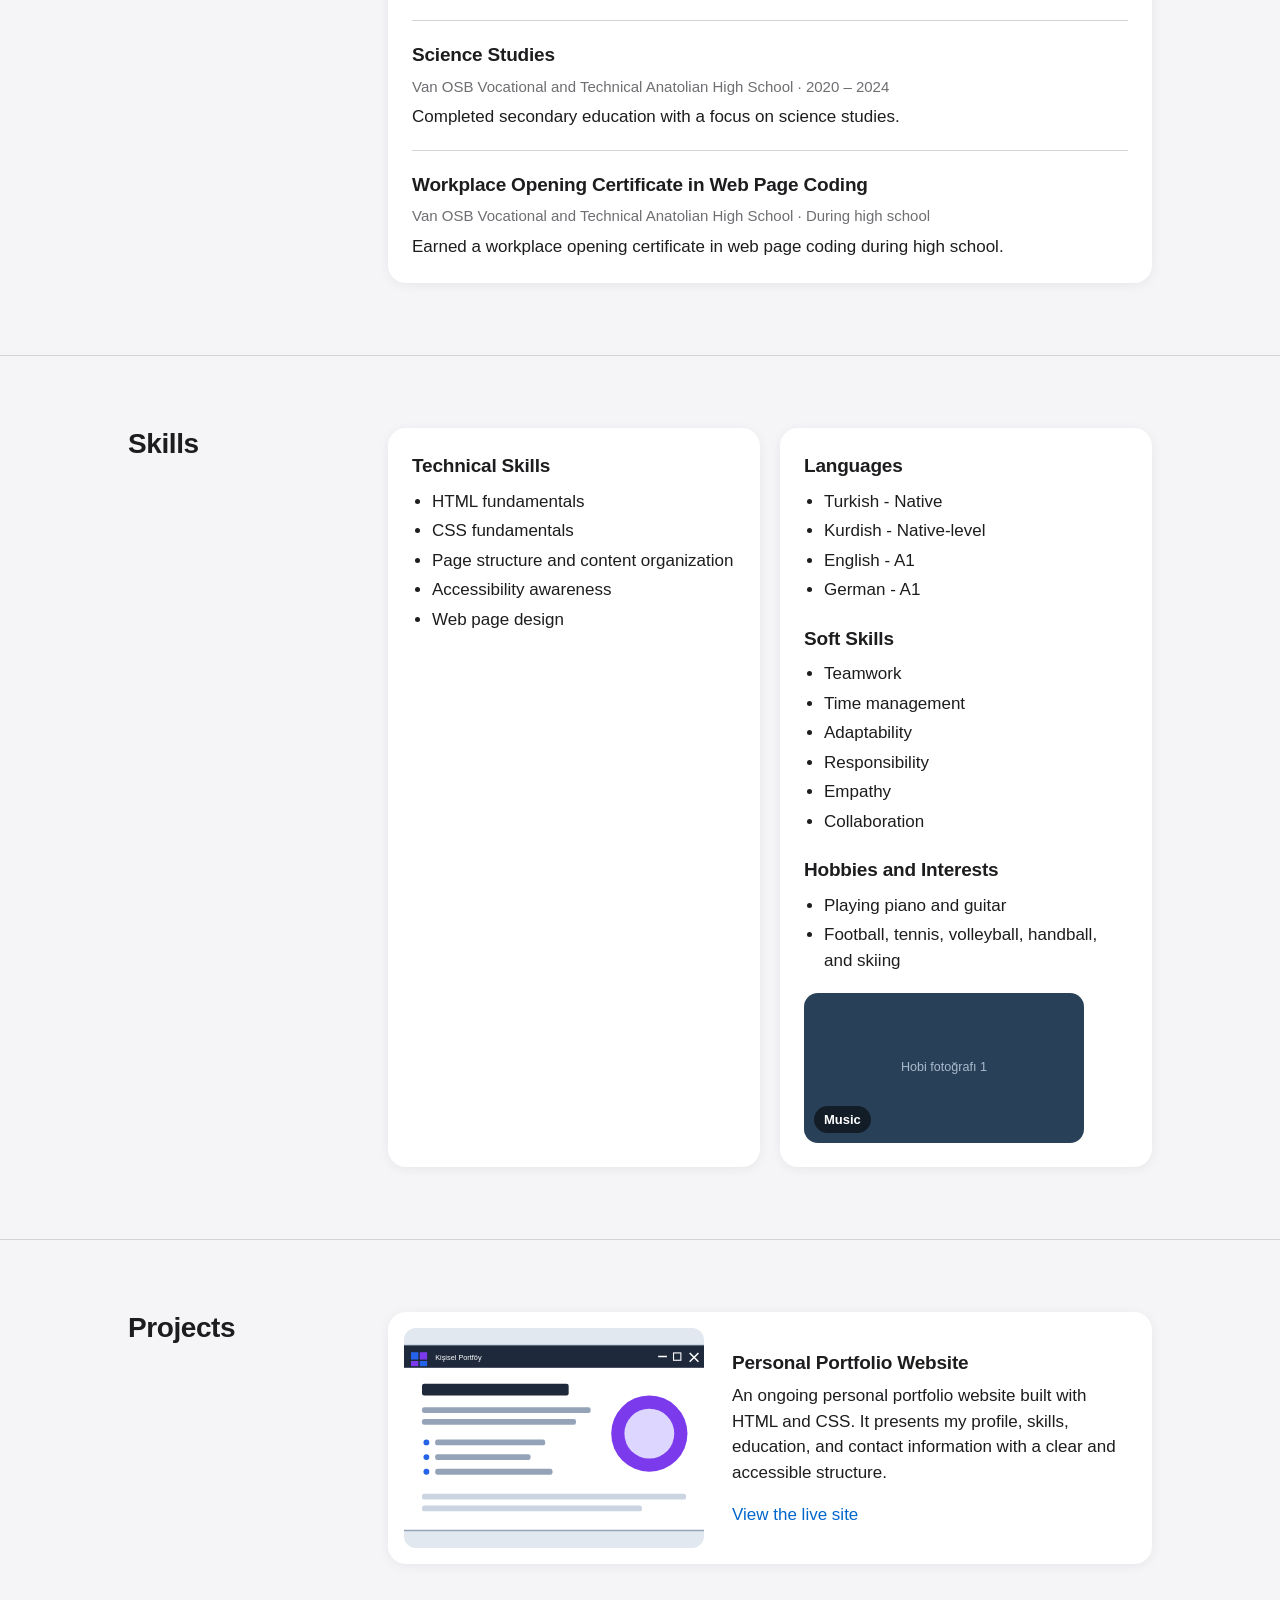
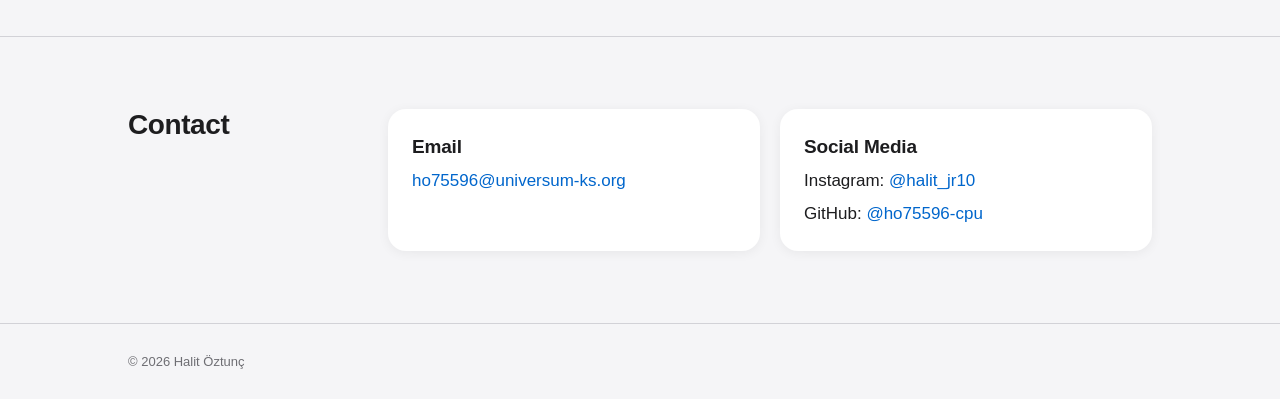
==== commit 4806dee5: "Fine tune profile photo alignment" ====
--- a/index.html
+++ b/index.html
@@ -5,7 +5,7 @@
  <meta name="viewport" content="width=device-width, initial-scale=1">
  <!-- ✏️ Sekme başlığı -->
  <title>Halit Öztunç | Resume</title>
- <link rel="stylesheet" href="css/style.css?v=4b6e2d1">
+ <link rel="stylesheet" href="css/style.css?v=5c2d7a1">
 </head>
 <body>
  <!--
--- a/css/style.css
+++ b/css/style.css
@@ -302,8 +302,8 @@
   height: auto;
   display: block;
   position: absolute;
-  left: -20px;
-  top: -84px;
+  left: -16px;
+  top: -88px;
   border-radius: 0;
 }
 
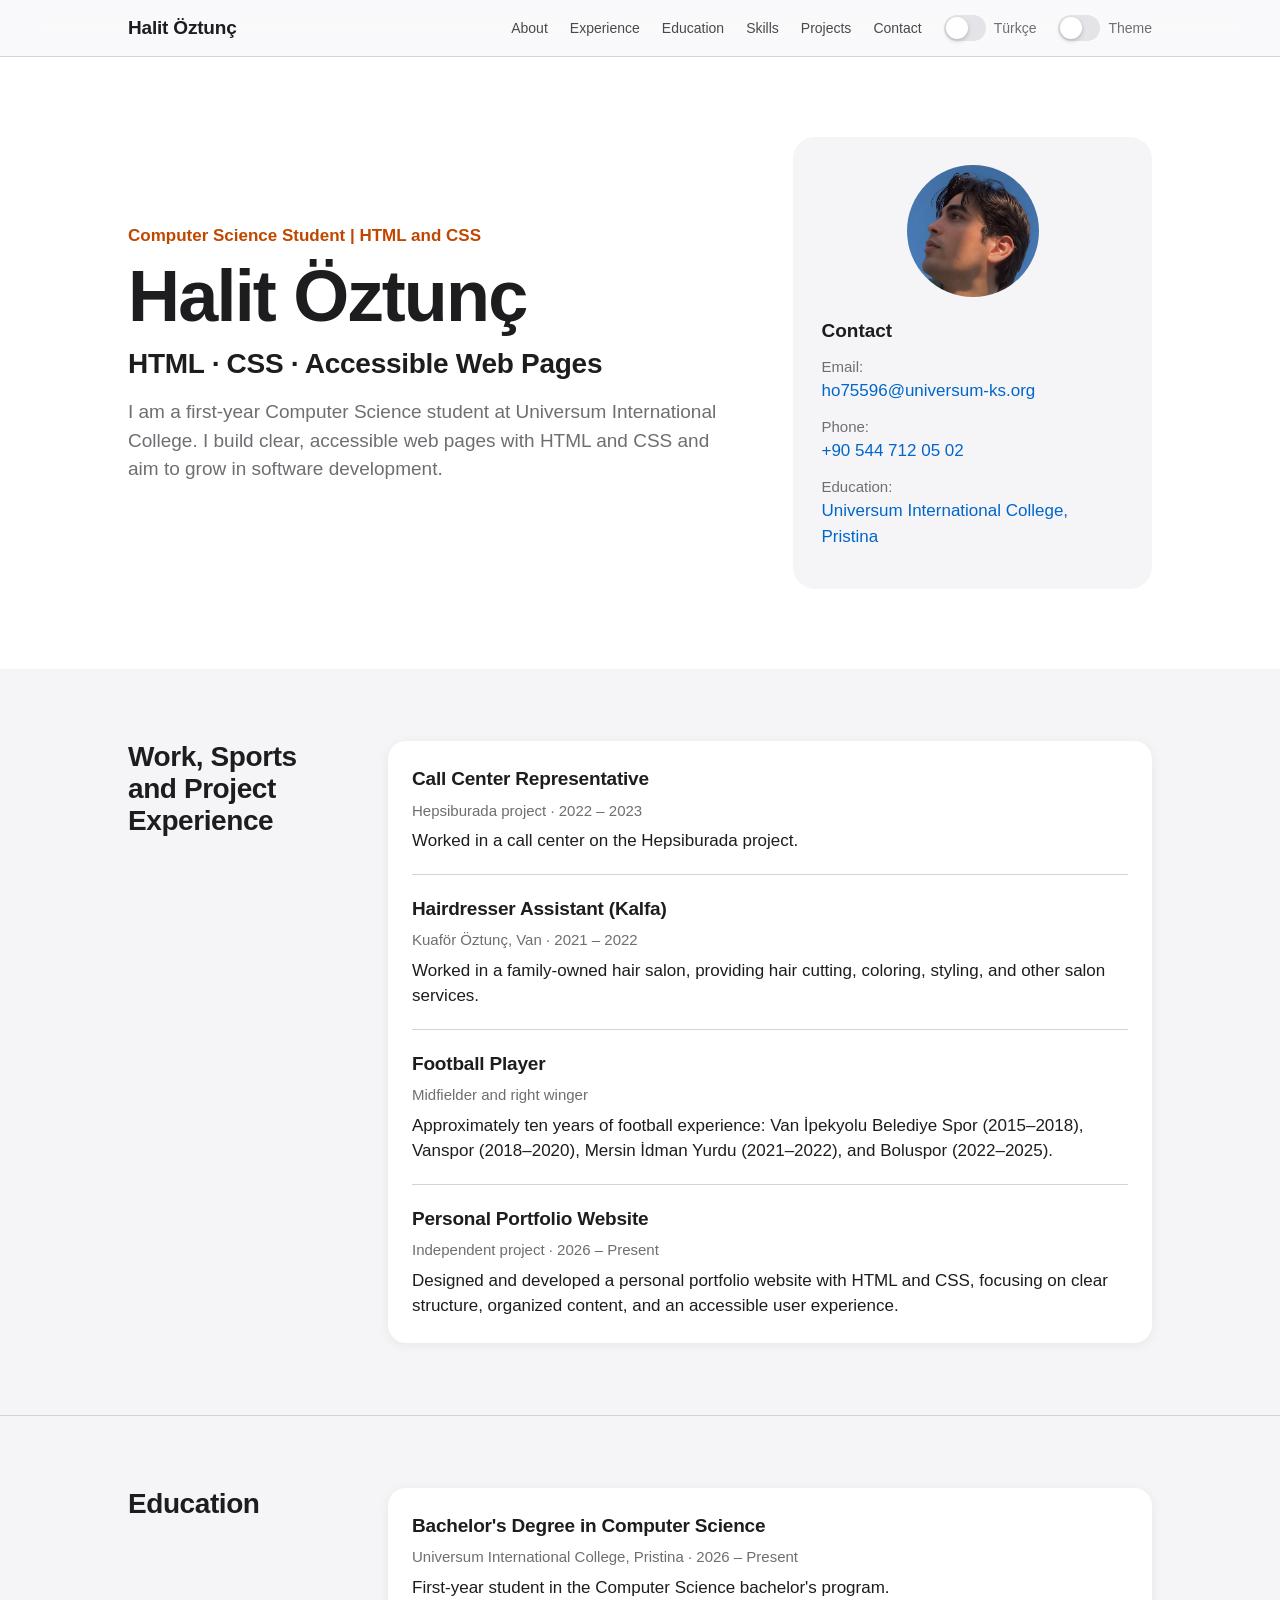
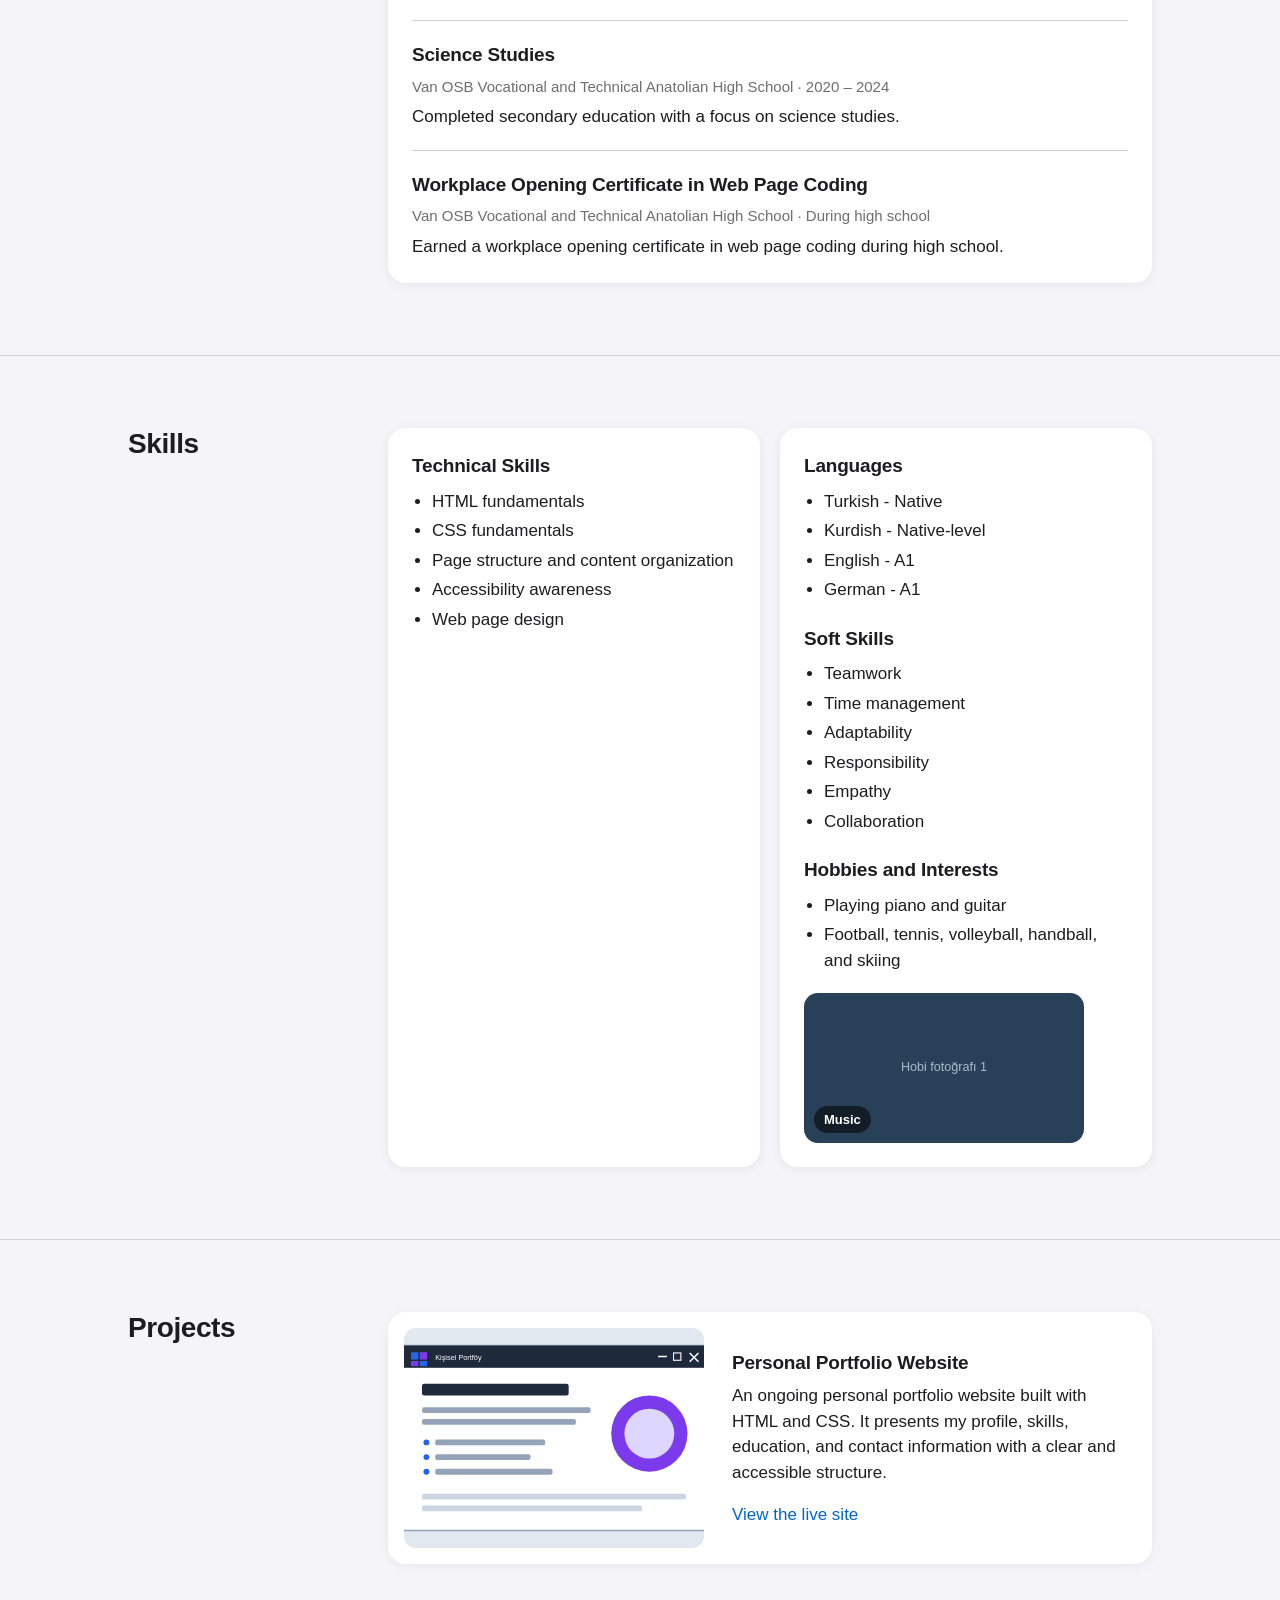
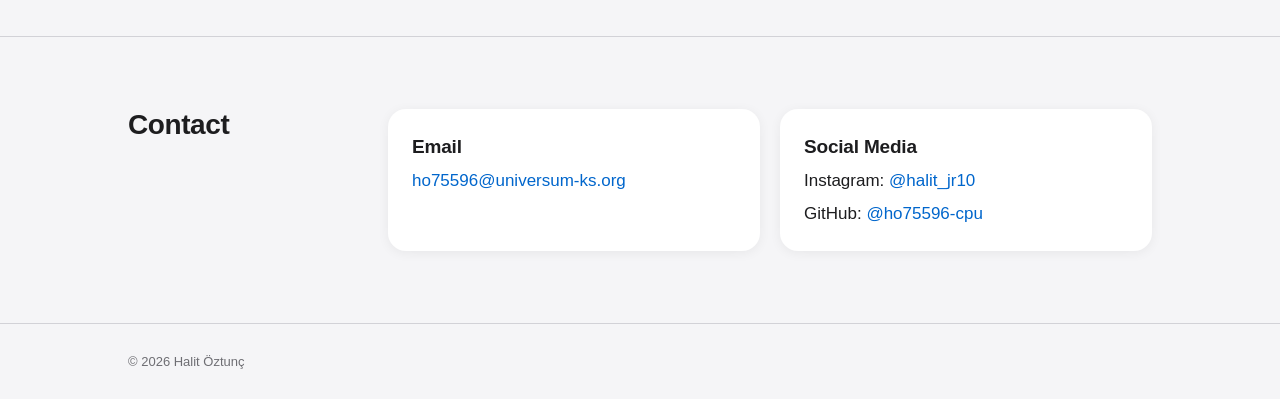
==== commit 489638ef: "Translate school names in Turkish view" ====
--- a/index.html
+++ b/index.html
@@ -99,12 +99,12 @@
      </article>
      <article class="item">
       <h3><span class="en">Science Studies</span><span class="tr" lang="tr">Fen Bilimleri</span></h3>
-      <p class="item-meta">Van OSB Vocational and Technical Anatolian High School<span class="en"> · 2020 – 2024</span><span class="tr" lang="tr"> · 2020 – 2024</span></p>
+       <p class="item-meta"><span class="en">Van OSB Vocational and Technical Anatolian High School · 2020 – 2024</span><span class="tr" lang="tr">Van OSB Mesleki ve Teknik Anadolu Lisesi · 2020 – 2024</span></p>
       <p><span class="en">Completed secondary education with a focus on science studies.</span><span class="tr" lang="tr">Fen bilimleri alanında ortaöğretim eğitimimi tamamladım.</span></p>
      </article>
       <article class="item">
        <h3><span class="en">Workplace Opening Certificate in Web Page Coding</span><span class="tr" lang="tr">Web Sayfası Kodlama İşyeri Açma Belgesi</span></h3>
-       <p class="item-meta">Van OSB Vocational and Technical Anatolian High School<span class="en"> · During high school</span><span class="tr" lang="tr"> · Lise dönemi</span></p>
+       <p class="item-meta"><span class="en">Van OSB Vocational and Technical Anatolian High School · During high school</span><span class="tr" lang="tr">Van OSB Mesleki ve Teknik Anadolu Lisesi · Lise dönemi</span></p>
        <p><span class="en">Earned a workplace opening certificate in web page coding during high school.</span><span class="tr" lang="tr">Lise döneminde web sayfası kodlama alanında iş yeri açma belgesi aldım.</span></p>
       </article>
     </div>
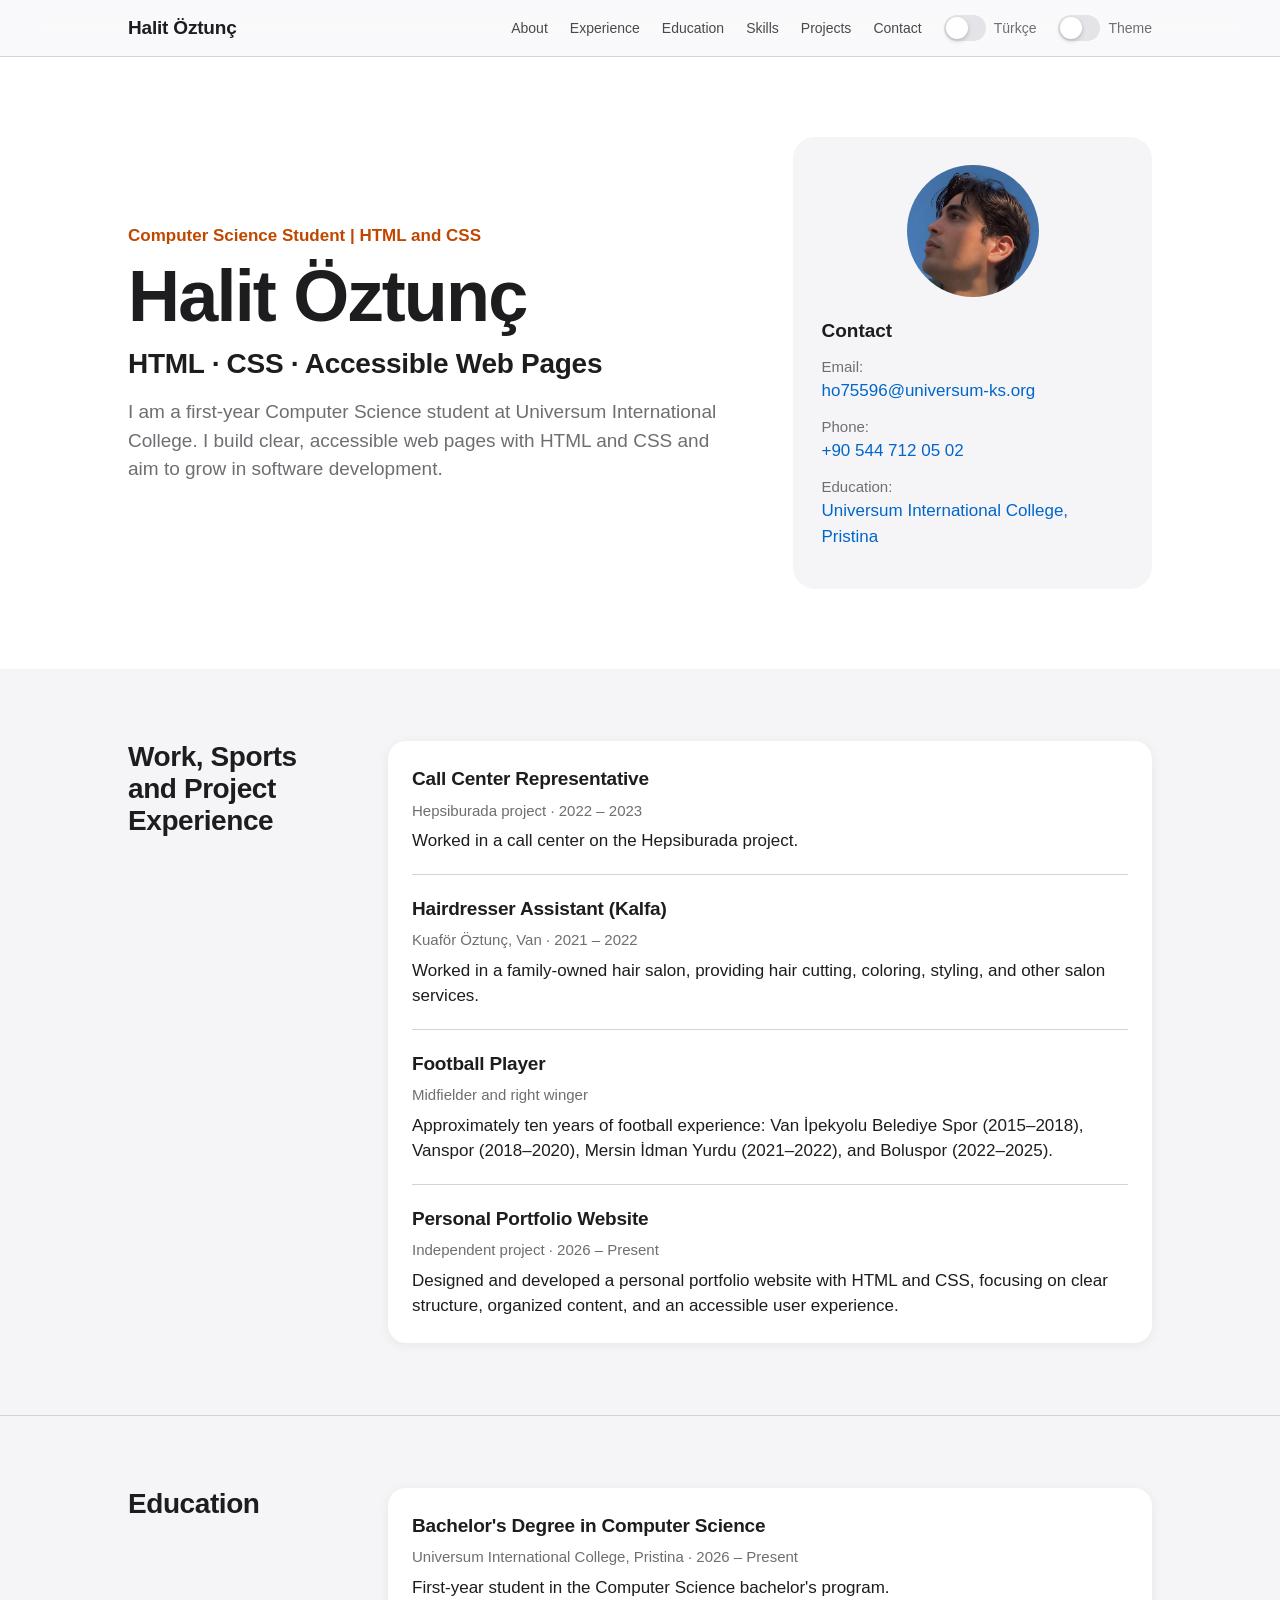
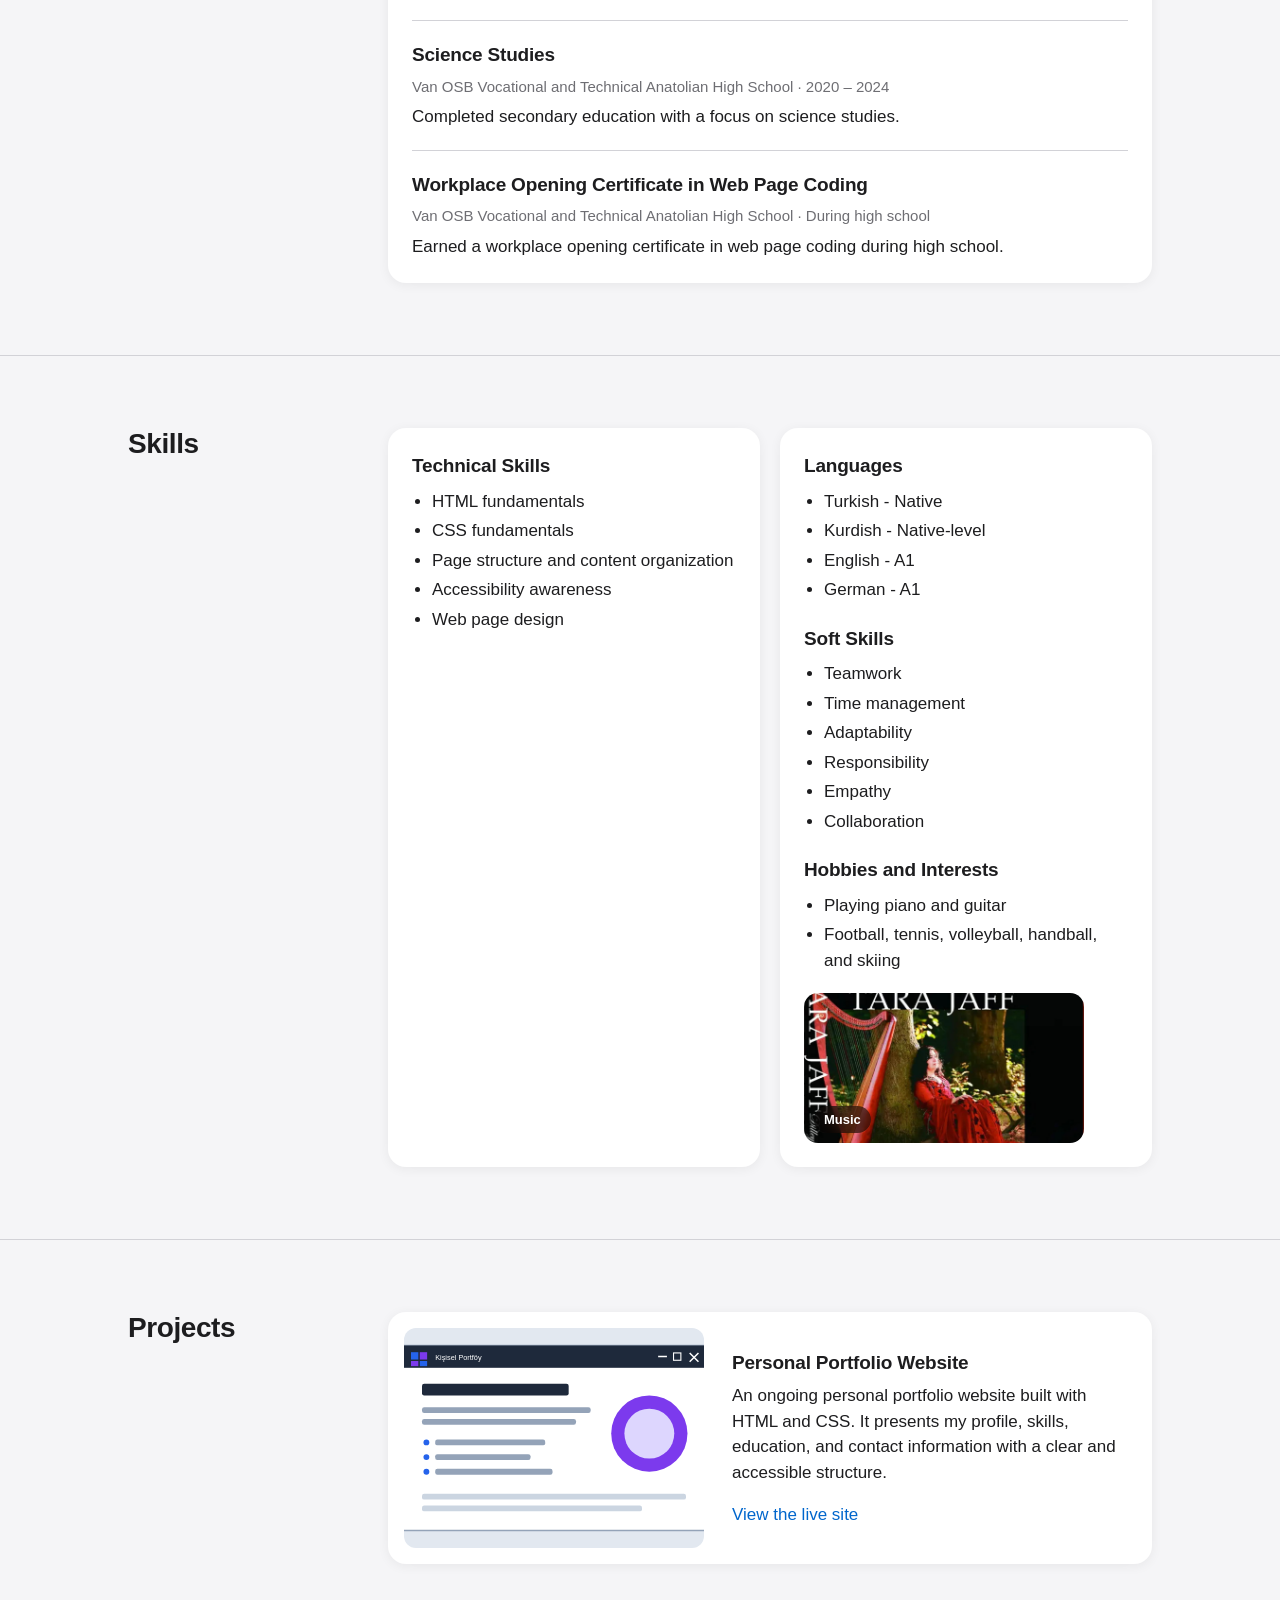
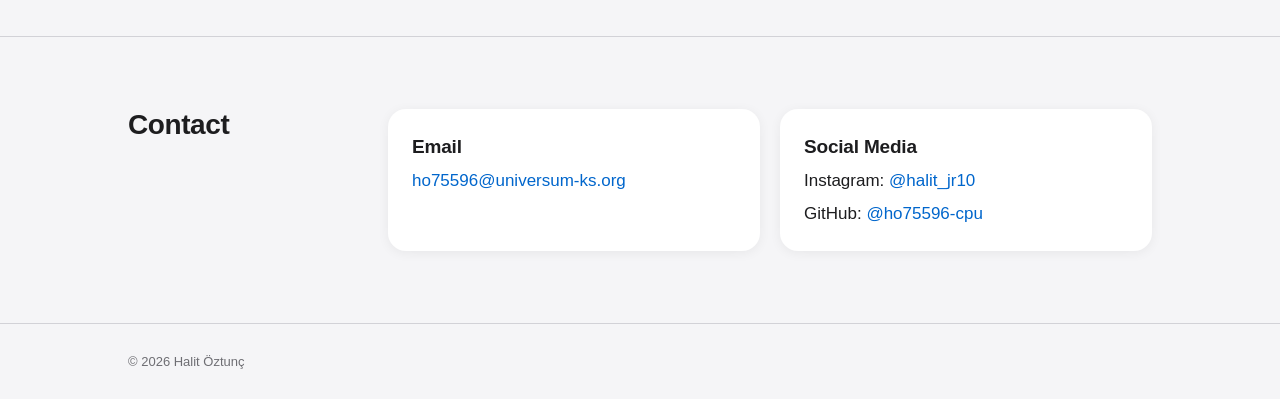
==== commit a9830a6d: "Add Tara Jaff music hobby image" ====
--- a/index.html
+++ b/index.html
@@ -4,7 +4,7 @@
  <meta charset="utf-8">
  <meta name="viewport" content="width=device-width, initial-scale=1">
  <!-- ✏️ Sekme başlığı -->
- <title>Halit Öztunç | Resume</title>
+ <title>Halit Öztunç | CV / Özgeçmiş</title>
  <link rel="stylesheet" href="css/style.css?v=5c2d7a1">
 </head>
 <body>
@@ -53,7 +53,7 @@
      <strong><span class="en">Contact</span><span class="tr" lang="tr">İletişim</span></strong>
      <p><span class="en">Email:</span><span class="tr" lang="tr">E-posta:</span><br><a href="mailto:ho75596@universum-ks.org">ho75596@universum-ks.org</a></p>
      <p><span class="en">Phone:</span><span class="tr" lang="tr">Telefon:</span><br><a href="tel:+905447120502">+90 544 712 05 02</a></p>
-     <p><span class="en">Education:</span><span class="tr" lang="tr">Eğitim:</span><br><a href="https://universum-ks.org/en" target="_blank" rel="noopener noreferrer">Universum International College, Pristina</a></p>
+     <p><span class="en">Education:</span><span class="tr" lang="tr">Eğitim:</span><br><a href="https://universum-ks.org/en" target="_blank" rel="noopener noreferrer"><span class="en">Universum International College, Pristina</span><span class="tr" lang="tr">Universum International College, Priştine</span></a></p>
     </aside>
    </div>
   </section>
@@ -94,7 +94,7 @@
     <div>
      <article class="item">
       <h3><span class="en">Bachelor's Degree in Computer Science</span><span class="tr" lang="tr">Bilgisayar Bilimleri Lisans Programı</span></h3>
-      <p class="item-meta">Universum International College, Pristina<span class="en"> · 2026 – Present</span><span class="tr" lang="tr"> · 2026 – Devam ediyor</span></p>
+       <p class="item-meta"><span class="en">Universum International College, Pristina · 2026 – Present</span><span class="tr" lang="tr">Universum International College, Priştine · 2026 – Devam ediyor</span></p>
       <p><span class="en">First-year student in the Computer Science bachelor's program.</span><span class="tr" lang="tr">Bilgisayar Bilimleri lisans programında birinci sınıf öğrencisiyim.</span></p>
      </article>
      <article class="item">
@@ -152,8 +152,8 @@
       <div class="mini-slider" role="group" aria-label="Hobby photo slideshow">
        <div class="mini-slider-track">
         <figure class="mini-slide">
-         <img src="images/hobi-1.svg" alt="Hobby photo placeholder 1">
-         <figcaption><span class="en">Music</span><span class="tr" lang="tr">Müzik</span></figcaption>
+          <img src="images/tara-jaff.jpg" alt="Tara Jaff album cover">
+          <figcaption><span class="en">Music</span><span class="tr" lang="tr">Müzik</span></figcaption>
         </figure>
         <figure class="mini-slide">
          <img src="images/kayak.jpg" alt="Halit Öztunç skiing">
